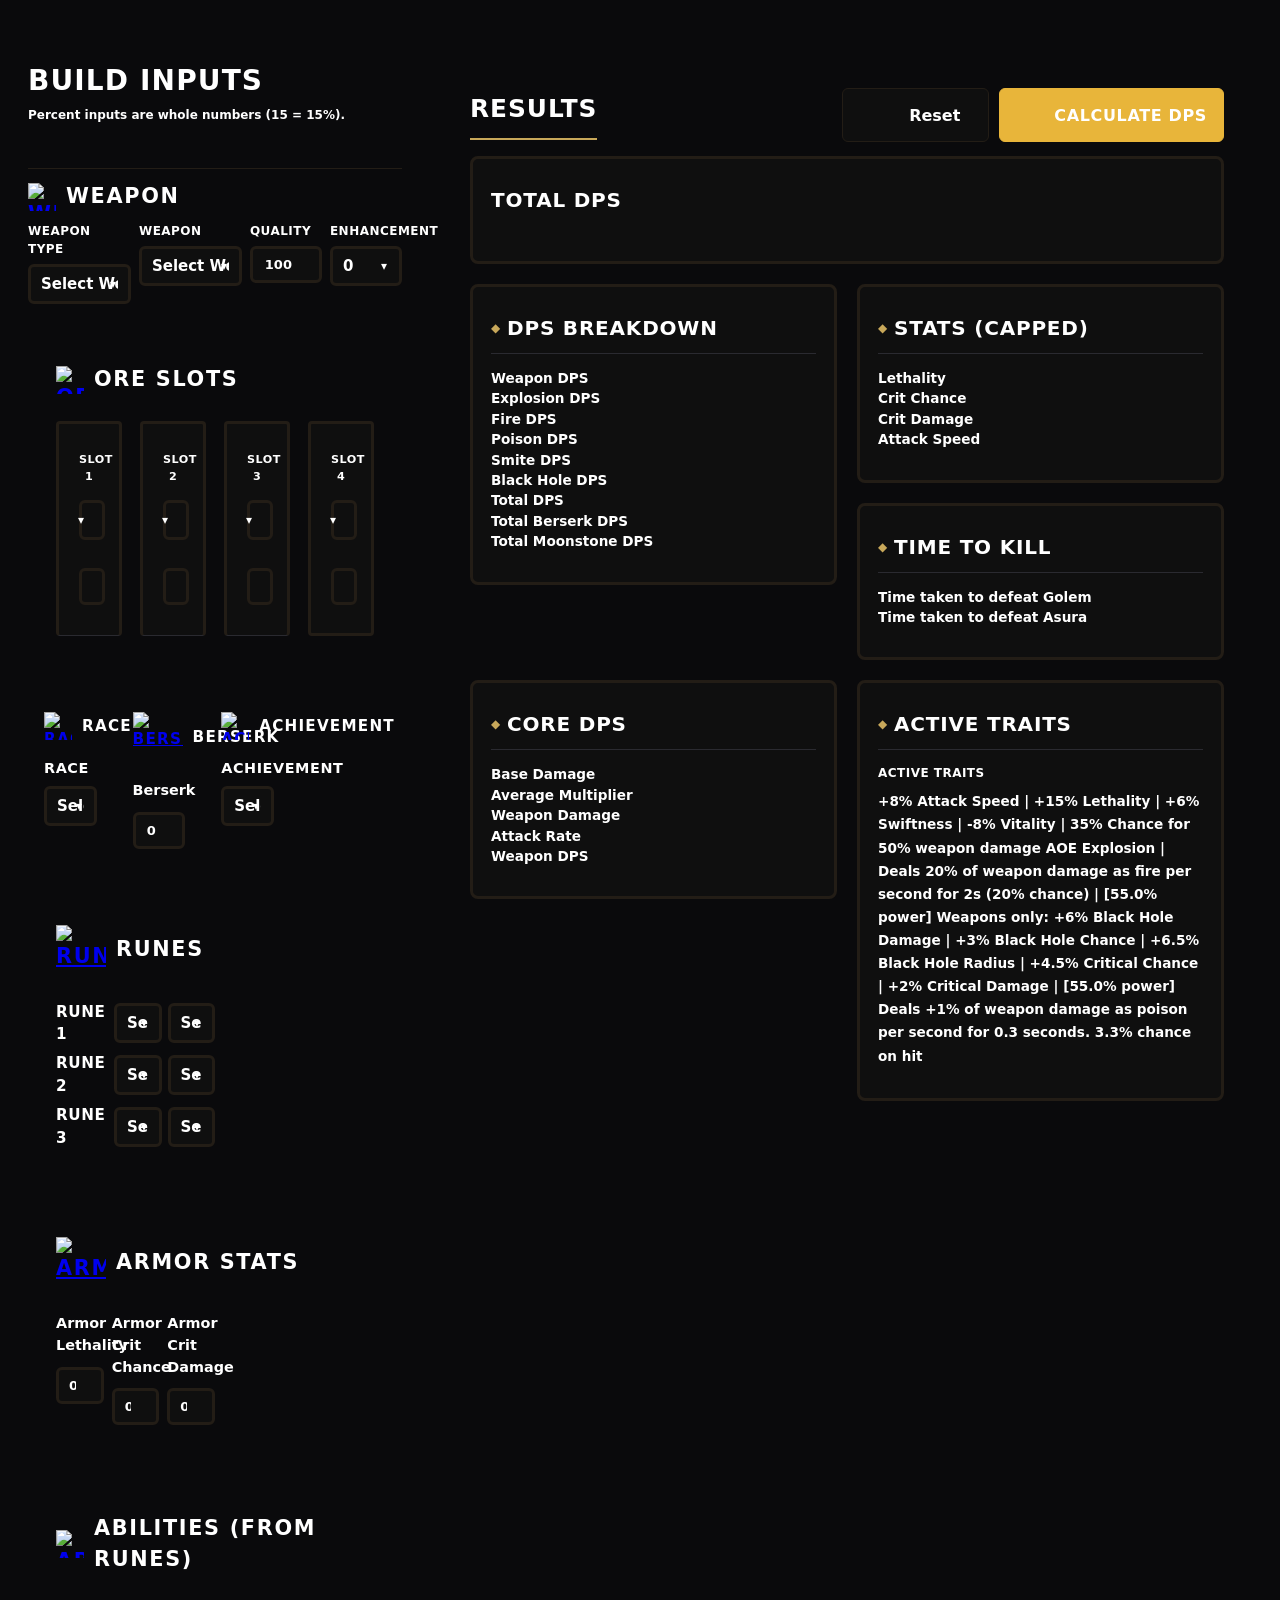
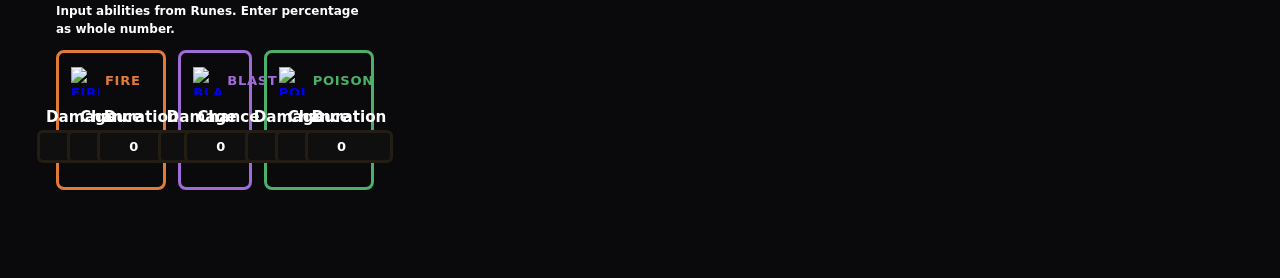
==== Web/mediawiki/preview.html @ 066b68db "Increase berserk/rune/armor icon size to 50px (~30% larger)" ====
<!DOCTYPE html>
<html lang="en">
<head>
<meta charset="utf-8">
<meta name="viewport" content="width=device-width, initial-scale=1">
<title>Forge Calculator — Dark Theme Preview</title>
<style>
/* Forge Calculator — scoped under .fc-calculator, TemplateStyles-safe
 *
 * === DESIGN ===
 * Sections sit on dark panels without border outlines. Only the four
 * ore slots carry the brown/gold (#c8a85a) border accent, matching the
 * reference image. Small gold accent lines remain on section titles
 * and validation warnings for cohesion.
 *
 * Values are inlined literals — the TemplateStyles sanitizer strips
 * CSS custom properties (--fc-*) and var(). Do not reintroduce them.
 */

/* ── Reset ─────────────────────────────────────────────────────────── */

.fc-calculator,
.fc-calculator *,
.fc-calculator *::before,
.fc-calculator *::after {
  box-sizing: border-box;
  margin: 0;
  padding: 0;
}

.fc-calculator {
  font-family: 'Segoe UI', system-ui, -apple-system, sans-serif;
  font-size: 14px;
  font-weight: 600;
  line-height: 1.5;
  color: #ffffff;
  background: #0a0a0c;
  width: 100vw;
  max-width: 1960px;
  position: relative;
  left: 50%;
  transform: translateX(-50%);
  padding: 28px;
}

/* Inputs and dropdown text read heavier so the UI isn't thin */
.fc-calculator input,
.fc-calculator .fc-searchable-input,
.fc-calculator .fc-stat-input-input,
.fc-calculator .fc-ability-input,
.fc-calculator .fc-ore-slot-amount {
  font-weight: 600;
}

.fc-calculator ::selection {
  background: #c8a85a;
  color: #ffffff;
}

.fc-calculator :focus {
  outline: 2px solid #c8a85a;
  outline-offset: 1px;
}

/* ── Page layout ──────────────────────────────────────────────────── */

.fc-body {
  display: grid;
  grid-template-columns: 1fr 810px;
  gap: 40px;
  align-content: start;
}

.fc-left {
  display: flex;
  flex-direction: column;
  gap: 32px;
  min-width: 0;
}

.fc-right {
  min-width: 0;
}

/* ── Input panel ──────────────────────────────────────────────────── */

.fc-input-panel {
  display: flex;
  flex-direction: column;
  gap: 32px;
}

.fc-panel-header { margin-bottom: 12px; }
.fc-panel-title {
  color: #ffffff;
  font-size: 1.75rem;
  font-weight: 800;
  text-transform: uppercase;
  letter-spacing: 0.04em;
  margin-bottom: 4px;
}
.fc-panel-subtext {
  color: #ffffff;
  font-size: 0.75rem;
}

/* ── Section card (dark fill, no border) ──────────────────────────── */

.fc-input-section {
  border-radius: 8px;
  padding: 28px;
}

/* Flat variant — no card bg, thin top separator, gold icon+title */
.fc-input-section--flat {
  background: transparent;
  border-radius: 0;
  padding: 0;
}
.fc-input-section--flat .fc-input-section-title {
  color: #ffffff;
  border-bottom: none;
  border-top: 1px solid #231D16;
  padding-top: 12px;
  padding-bottom: 0;
  margin-bottom: 10px;
}
.fc-input-section--flat .fc-section-icon {
  color: #c8a85a;
}
.fc-input-section--flat .fc-searchable-input {
  border-color: #231D16;
}
.fc-input-section--flat .fc-searchable-input:hover,
.fc-input-section--flat .fc-searchable-input:focus {
  border-color: #c8a85a;
}
.fc-input-section--flat input[type="number"] {
  border-color: #231D16;
}
.fc-input-section--flat input[type="number"]:hover,
.fc-input-section--flat input[type="number"]:focus {
  border-color: #c8a85a;
}

.fc-input-section-title {
  color: #ffffff;
  font-size: 1.3rem;
  font-weight: 800;
  text-transform: uppercase;
  letter-spacing: 0.08em;
  display: flex;
  align-items: center;
  gap: 10px;
  margin-bottom: 14px;
  padding-bottom: 12px;
}

/* ── Section icons (wiki PNGs) ─────────────────────────────────── */

.fc-section-icon {
  display: inline-flex;
  align-items: center;
  flex-shrink: 0;
  width: 28px;
  height: 28px;
}
/* Icons are rendered via [[File:...]] wikitext, so the parser wraps the img in
   an <a> linking to the file page — pin that link to the icon box too. */
.fc-section-icon a {
  display: block;
  width: 100%;
  height: 100%;
}
.fc-section-icon img {
  width: 100%;
  height: 100%;
  display: block;
}

/* Larger icons for Berserk / Rune / Armor section headers */
.fc-section-icon--berserk,
.fc-section-icon--rune,
.fc-section-icon--armor {
  width: 50px;
  height: 50px;
}

/* ── Subtext ──────────────────────────────────────────────────────── */

.fc-input-section-subtext {
  color: #ffffff;
  font-size: 0.75rem;
  line-height: 1.5;
  margin-bottom: 12px;
}

/* ── Weapon selector (4-col grid) ─────────────────────────────────── */

.fc-weapon-selector {
  display: grid;
  grid-template-columns: 1fr 1fr 0.7fr 0.7fr;
  gap: 8px;
  max-width: 820px;
  margin: 0;
}

.fc-weapon-type-wrapper,
.fc-weapon-wrapper,
.fc-quality-wrapper,
.fc-enhancement-wrapper {
  display: flex;
  flex-direction: column;
  gap: 6px;
  min-width: 0;
}
.fc-weapon-type-wrapper label,
.fc-weapon-wrapper label,
.fc-quality-wrapper label,
.fc-enhancement-wrapper label {
  color: #ffffff;
  font-size: 0.75rem;
  font-weight: 600;
  text-transform: uppercase;
  letter-spacing: 0.04em;
}

/* Constrain the two short numeric/level fields so they don't stretch full-width */
.fc-quality-wrapper .fc-quality-input {
  width: 100%;
}
.fc-enhancement-wrapper .fc-searchable-input {
  width: 100%;
}

/* ── Ore grid (4-col inner cards per Image 1) ─────────────────────── */

.fc-ore-grid {
  display: grid;
  grid-template-columns: repeat(4, minmax(0, 1fr));
  gap: 18px;
  max-width: 1020px;
  margin: 0;
}

.fc-ore-grid .fc-ore-slot {
  min-width: 0;
  background: #0F0F0F;
  border: 3px solid #231D16;
  border-radius: 4px;
  padding: 28px 20px;
  flex-direction: column;
  align-items: stretch;
  gap: 12px;
}

.fc-ore-grid .fc-ore-slot-label {
  min-width: auto;
  text-align: center;
  font-size: 0.7rem;
  margin-bottom: 2px;
}

.fc-ore-grid .fc-ore-slot-fields {
  flex-direction: column;
  align-items: stretch;
  gap: 14px;
  margin-bottom: 0;
  min-width: 0;
}

.fc-ore-grid .fc-ore-slot-mult {
  min-width: auto;
  text-align: center;
  font-size: 1rem;
  font-weight: 800;
  color: #ffffff;
}

.fc-ore-grid .fc-ore-slot-dropdown {
  width: 100%;
  min-width: 0;
}

.fc-ore-grid .fc-ore-slot-dropdown .fc-searchable-dropdown { min-width: 0; }

.fc-ore-grid .fc-ore-slot-dropdown .fc-searchable-input {
  border-color: #231D16;
}

.fc-ore-grid .fc-ore-slot-amount { width: 100%; border-color: #231D16; }

/* ── Meta row (race / berserk / achievement — 3 sibling cards) ────── */

.fc-meta-wrap {
  display: flex;
  flex-wrap: wrap;
  gap: 4px;
  max-width: 70%;
}

.fc-meta-wrap .fc-input-section {
  flex: 1 1 0;
  min-width: 0;
  padding: 16px;
}

.fc-meta-wrap .fc-input-section-title {
  font-size: 0.95rem;
  font-weight: 800;
  margin-bottom: 10px;
  padding-bottom: 8px;
}

/* ── Race wrapper ─────────────────────────────────────────────────── */

.fc-race-wrapper {
  display: flex;
  flex-direction: column;
  gap: 6px;
}
.fc-race-wrapper label {
  color: #ffffff;
  font-size: 0.9rem;
  font-weight: 600;
  text-transform: uppercase;
  letter-spacing: 0.04em;
}

/* ── Achievement wrapper ──────────────────────────────────────────── */

.fc-achievement-wrapper {
  display: flex;
  flex-direction: column;
  gap: 6px;
}
.fc-achievement-wrapper label {
  color: #ffffff;
  font-size: 0.9rem;
  font-weight: 600;
  text-transform: uppercase;
  letter-spacing: 0.04em;
}

/* ── Searchable dropdown ──────────────────────────────────────────── */

.fc-searchable-dropdown {
  position: relative;
  width: 100%;
  min-width: 0;
}

.fc-searchable-input {
  width: 100%;
  min-width: 0;
  padding: 8px 10px;
  font-size: 15px;
  font-family: 'Segoe UI', system-ui, -apple-system, sans-serif;
  color: #ffffff;
  background: #0F0F0F;
  border: 3px solid #231D16;
  border-radius: 6px;
  transition: border-color 0.15s ease, box-shadow 0.15s ease;
  outline: none;
}

.fc-searchable-input:hover {
  border-color: #ffffff;
}

.fc-searchable-input:focus {
  border-color: #ffffff;
  box-shadow: 0 0 0 2px rgba(200, 168, 90, 0.15);
}

.fc-searchable-input[aria-expanded="true"] {
  border-color: #ffffff;
  border-bottom-left-radius: 0;
  border-bottom-right-radius: 0;
}

.fc-searchable-arrow {
  display: inline-flex;
  align-items: center;
  justify-content: center;
  width: 28px;
  height: 28px;
  background: transparent;
  border: none;
  border-radius: 6px;
  cursor: pointer;
  color: #ffffff;
  font-size: 12px;
  transition: background 0.15s ease, color 0.15s ease;
  position: absolute;
  right: 4px;
  top: 50%;
  transform: translateY(-50%);
}
.fc-searchable-arrow:hover { color: #ffffff; }

.fc-searchable-input[aria-expanded="true"] + .fc-searchable-arrow {
  color: #ffffff;
}

.fc-searchable-list {
  position: absolute;
  top: 100%;
  left: 0;
  right: 0;
  max-height: 240px;
  overflow-y: auto;
  background: #141418;
  border: 1px solid #c8a85a;
  border-top: none;
  border-radius: 0 0 6px 6px;
  box-shadow: 0 8px 32px rgba(0, 0, 0, 0.5);
  z-index: 100;
  list-style: none;
}

.fc-hidden { display: none !important; }

.fc-searchable-item {
  padding: 8px 10px;
  font-size: 13px;
  font-weight: 600;
  color: #ffffff;
  cursor: pointer;
  transition: background 0.15s ease;
}
.fc-searchable-item:hover,
.fc-searchable-item--highlighted,
.fc-searchable-item[aria-selected="true"] {
  background: #222228;
}
.fc-searchable-item[aria-selected="true"] { font-weight: 500; }

.fc-searchable-no-results {
  padding: 12px;
  text-align: center;
  color: #ffffff;
  font-size: 12px;
}

/* ── Number inputs ────────────────────────────────────────────────── */

.fc-stat-input-input,
.fc-quality-input,
.fc-ore-slot-amount {
  width: 100%;
  min-width: 0;
  padding: 8px 10px;
  font-size: 13px;
  font-family: 'JetBrains Mono', 'Fira Code', Consolas, monospace;
  color: #ffffff;
  background: #0F0F0F;
  border: 3px solid #231D16;
  border-radius: 6px;
  transition: border-color 0.15s ease, box-shadow 0.15s ease;
}

/* Abilities section keeps the dark neutral border (excluded from the #231D16 restyle) */
.fc-ability-input {
  width: 100%;
  min-width: 0;
  padding: 8px 10px;
  font-size: 13px;
  font-family: 'JetBrains Mono', 'Fira Code', Consolas, monospace;
  color: #ffffff;
  background: #1a1a1e;
  border: 1px solid #2a2a30;
  border-radius: 6px;
  transition: border-color 0.15s ease, box-shadow 0.15s ease;
}

.fc-stat-input-input:focus,
.fc-ability-input:focus,
.fc-quality-input:focus,
.fc-ore-slot-amount:focus {
  border-color: #ffffff;
  box-shadow: 0 0 0 2px rgba(200, 168, 90, 0.15);
  outline: none;
}

.fc-stat-input-input::placeholder,
.fc-ability-input::placeholder,
.fc-ore-slot-amount::placeholder {
  color: #ffffff;
  opacity: 0.6;
}

/* ── Input rows & labels ──────────────────────────────────────────── */

.fc-stat-input-row,
.fc-ability-row,
.fc-ore-slot-fields {
  display: flex;
  align-items: flex-end;
  gap: 12px;
  margin-bottom: 10px;
}

.fc-stat-input-row:last-child,
.fc-ability-row:last-child {
  margin-bottom: 0;
}

.fc-stat-input-label,
.fc-ability-label {
  min-width: 104px;
  flex-shrink: 0;
  color: #ffffff;
  font-size: 0.8rem;
}

.fc-stat-input-field,
.fc-ability-field {
  flex: 1;
  min-width: 0;
}

/* ── Ore slot (standalone, outside grid — list layout) ─────────────── */

.fc-ore-slot {
  display: flex;
  align-items: flex-end;
  gap: 12px;
  padding: 8px 0;
}

.fc-ore-slot:not(:last-child) {
  border-bottom: 1px solid #2a2a30;
}

.fc-ore-slot-label {
  min-width: 48px;
  flex-shrink: 0;
  margin-bottom: 4px;
  color: #ffffff;
  font-size: 0.75rem;
  text-transform: uppercase;
  letter-spacing: 0.04em;
}

.fc-ore-slot-dropdown {
  flex: 1;
  min-width: 0;
}

.fc-ore-slot-amount {
  width: 70px;
  flex-shrink: 0;
}

.fc-ore-slot-mult {
  min-width: 48px;
  flex-shrink: 0;
  font-family: 'JetBrains Mono', 'Fira Code', Consolas, monospace;
  font-size: 12px;
  color: #ffffff;
  text-align: center;
  white-space: nowrap;
}

/* ── Rune selector ────────────────────────────────────────────────── */

.fc-rune-selector {
  display: flex;
  flex-direction: column;
  gap: 6px;
  max-width: 50%;
}

.fc-rune-line {
  display: flex;
  align-items: center;
  gap: 6px;
}

.fc-rune-line-label {
  flex-shrink: 0;
  width: 52px;
  font-size: 0.95rem;
  font-weight: 700;
  color: #ffffff;
  text-transform: uppercase;
  letter-spacing: 0.04em;
}

.fc-rune-slot { flex: 1; min-width: 0; }

/* Each rune dropdown box takes half its slot width */
.fc-rune-slot .fc-searchable-input {
  width: 100%;
}

/* ── Armor stats (3-col grid) ─────────────────────────────────────── */

.fc-stat-input {
  display: grid;
  grid-template-columns: repeat(3, minmax(0, 1fr));
  gap: 8px;
  max-width: 50%;
}

.fc-stat-input-row {
  flex-direction: column;
  align-items: stretch;
  gap: 8px;
  margin-bottom: 0;
}

.fc-stat-input-label {
  min-width: auto;
  margin-bottom: 2px;
  color: #ffffff;
  font-size: 0.9rem;
  font-weight: 600;
}

.fc-stat-input-field { width: 100%; }

/* Armor stat input boxes take half their column width */
.fc-stat-input .fc-stat-input-field { width: 100%; }

/* ── Ability grid (3 cards side by side) ──────────────────────────── */

.fc-ability-grid {
  display: grid;
  grid-template-columns: 3fr 2fr 3fr;
  gap: 12px;
  width: 100%;
}

.fc-ability-section {
  display: flex;
  flex-direction: row;
  flex-wrap: wrap;
  align-items: flex-start;
  min-width: 0;
  border: 3px solid #231D16;
  border-radius: 8px;
  padding: 14px 12px;
  gap: 10px;
}

.fc-ability-section-title {
  flex-basis: 100%;
  color: #ffffff;
  font-size: 0.82rem;
  font-weight: 700;
  text-transform: uppercase;
  letter-spacing: 0.05em;
  margin: 0;
  padding-bottom: 4px;
  display: flex;
  align-items: center;
  gap: 6px;
}

/* Per-type accent borders + title color matching the reference image */
.fc-ability-section--fire {
  border-color: #e07b3a;
}
.fc-ability-section--fire .fc-ability-section-title {
  color: #e07b3a;
}
.fc-ability-section--blast {
  border-color: #a06bd6;
}
.fc-ability-section--blast .fc-ability-section-title {
  color: #a06bd6;
}
.fc-ability-section--poison {
  border-color: #4caf6a;
}
.fc-ability-section--poison .fc-ability-section-title {
  color: #4caf6a;
}

.fc-ability-row {
  flex: 1;
  min-width: 0;
  display: flex;
  flex-direction: column;
  align-items: center;
  gap: 4px;
}

.fc-ability-label {
  color: #ffffff;
  font-size: 0.95rem;
  font-weight: 600;
  text-align: center;
  white-space: normal;
  line-height: 1.15;
}

.fc-ability-field {
  width: 88px;
  min-width: 0;
}

.fc-ore-slot-amount,
.fc-quality-input,
.fc-stat-input-input {
  width: 100%;
  padding: 8px 10px;
  font-size: 13px;
  font-family: 'Segoe UI', system-ui, -apple-system, sans-serif;
  color: #ffffff;
  background: #0F0F0F;
  border: 3px solid #231D16;
  border-radius: 6px;
  text-align: center;
  outline: none;
  transition: border-color 0.15s ease, box-shadow 0.15s ease;
}

/* Abilities inputs: dark fill inside the accent cards */
.fc-ability-input {
  width: 100%;
  box-sizing: border-box;
  padding: 6px 4px;
  font-size: 13px;
  font-family: 'Segoe UI', system-ui, -apple-system, sans-serif;
  color: #ffffff;
  background: #0F0F0F;
  border: 3px solid #231D16;
  border-radius: 6px;
  text-align: center;
  outline: none;
  transition: border-color 0.15s ease, box-shadow 0.15s ease;
}

.fc-ore-slot-amount:hover,
.fc-quality-input:hover,
.fc-stat-input-input:hover,
.fc-ability-input:hover {
  border-color: #ffffff;
}

.fc-ore-slot-amount:focus,
.fc-quality-input:focus,
.fc-stat-input-input:focus,
.fc-ability-input:focus {
  border-color: #ffffff;
  box-shadow: 0 0 0 2px rgba(200, 168, 90, 0.15);
}

/* ── Buttons ──────────────────────────────────────────────────────── */

.fc-btn {
  padding: 10px 16px;
  font-size: 13px;
  font-weight: 500;
  font-family: 'Segoe UI', system-ui, -apple-system, sans-serif;
  color: #ffffff;
  background: transparent;
  border: 1px solid #2a2a30;
  border-radius: 6px;
  cursor: pointer;
  transition: background 0.15s ease, border-color 0.15s ease;
}

.fc-btn:hover {
  border-color: #ffffff;
  color: #ffffff;
}

.fc-btn--primary {
  background: #c8a85a;
  border-color: #ffffff;
  color: #ffffff;
  font-weight: 700;
}
.fc-btn--primary:hover {
  background: #a08840;
}

/* Reset button — dark fill with the standard container border */
.fc-btn--reset {
  background: #0F0F0F;
  border: 1px solid #231D16;
  color: #ffffff;
  font-weight: 600;
  font-size: 16px;
  padding: 12px 28px;
  display: inline-flex;
  align-items: center;
  gap: 10px;
}
.fc-btn--reset:hover {
  border-color: #c8a85a;
  color: #ffffff;
}

/* Calculate DPS (toolbar) — yellow button, white text */
.fc-btn--calc {
  background: #e8b53a;
  border-color: #e8b53a;
  color: #ffffff;
  font-weight: 700;
  font-size: 16px;
  text-transform: uppercase;
  letter-spacing: 0.04em;
  display: inline-flex;
  align-items: center;
  gap: 10px;
}
.fc-btn--calc:hover {
  background: #d4a12c;
  border-color: #d4a12c;
}

/* Shared icon-in-button style (button icons sit in the same box as section icons) */
.fc-btn .fc-section-icon {
  width: 28px;
  height: 28px;
}

/* ── Results panel (single card, brown/gold border) ───────────────── */

.fc-results-panel {
  border-radius: 8px;
  padding: 28px;
}

.fc-results-head {
  display: flex;
  align-items: center;
  justify-content: space-between;
  gap: 10px;
  margin-bottom: 14px;
}
.fc-results-head .fc-results-title { margin-bottom: 0; }

.fc-results-title {
  font-size: 1.55rem;
  font-weight: 700;
  color: #ffffff;
  text-transform: uppercase;
  letter-spacing: 0.04em;
  margin-bottom: 14px;
  padding-bottom: 10px;
  border-bottom: 2px solid #c8a85a;
}

.fc-toolbar {
  display: flex;
  gap: 10px;
  flex-shrink: 0;
}

/* ── Results cards (2-col grid, each section its own card) ────────── */

.fc-results-cards {
  display: grid;
  grid-template-columns: 1fr 1fr;
  grid-template-areas:
    "total total"
    "dps   stats"
    "dps   ttk"
    "core  traits";
  align-items: start;
  gap: 20px;
}

/* Each result section gets its own bordered card (#0F0F0F fill, #231D16 edge) */
.fc-card {
  background: #0F0F0F;
  border: 3px solid #231D16;
  border-radius: 8px;
  padding: 16px 18px;
}

.fc-card--total {
  grid-area: total;
}
.fc-card--total .fc-card-head {
  border-bottom: none;
}
.fc-card--total .fc-card-body {
  padding: 0 18px 20px;
  text-align: left;
}
.fc-card--total .fc-stat-row {
  justify-content: flex-start;
}
.fc-card--total .fc-stat-label {
  display: none;
}
.fc-sv-dps-hero {
  font-size: 3.3rem;
  font-weight: 700;
  color: #ffffff;
  font-family: 'JetBrains Mono', 'Fira Code', Consolas, monospace;
}

.fc-card--dps    { grid-area: dps; }
.fc-card--stats  { grid-area: stats; }
.fc-card--core   { grid-area: core; }
.fc-card--ttk    { grid-area: ttk; }
.fc-card--traits { grid-area: traits; }

.fc-card-head {
  display: flex;
  align-items: center;
  gap: 6px;
  padding: 10px 0;
  border-bottom: 1px solid #2a2a30;
  font-weight: 600;
  font-size: 20px;
  color: #ffffff;
  text-transform: uppercase;
  letter-spacing: 0.04em;
}

.fc-card-icon {
  display: inline-block;
  color: #c8a85a;
  font-size: 0.75rem;
  line-height: 1;
  flex-shrink: 0;
}

.fc-card-title { flex: 0 0 auto; }

.fc-card-body { padding: 14px 0; }

.fc-stat-rows {
  display: flex;
  flex-direction: column;
  gap: 10px;
}

.fc-stat-row {
  display: flex;
  justify-content: space-between;
  align-items: baseline;
  gap: 14px;
  font-size: 0.85rem;
  line-height: 1.5;
}

.fc-stat-label {
  color: #ffffff;
  flex-shrink: 0;
}

.fc-stat-val {
  font-family: 'JetBrains Mono', 'Fira Code', Consolas, monospace;
  font-weight: 700;
  color: #ffffff;
  text-align: right;
  flex-shrink: 0;
  font-variant-numeric: tabular-nums;
}

.fc-stat-val.fc-bold {
  font-weight: 800;
  font-size: 0.9rem;
  color: #ffffff;
}

/* ── Stat value color accents ─────────────────────────────────────── */

.fc-stat-val.fc-sv-dmg  { color: #ffffff; }
.fc-stat-val.fc-sv-mult { color: #ffffff; }
.fc-stat-val.fc-sv-rate { color: #ffffff; }
.fc-stat-val.fc-sv-pct  { color: #ffffff; }
.fc-stat-val.fc-sv-time { color: #ffffff; }

/* ── Copyable values ──────────────────────────────────────────────── */

.fc-copyable {
  cursor: pointer;
  border-radius: 3px;
  transition: background 0.15s ease;
}
.fc-copyable:hover {
  background: #222228;
}

/* ── Active Traits block ──────────────────────────────────────────── */

.fc-traits-block { width: 100%; }

.fc-traits-label {
  font-size: 0.75rem;
  font-weight: 600;
  color: #ffffff;
  text-transform: uppercase;
  letter-spacing: 0.04em;
  margin-bottom: 8px;
}

.fc-traits-value {
  font-size: 0.85rem;
  line-height: 1.7;
  color: #ffffff;
  white-space: normal;
  overflow-wrap: anywhere;
  word-break: break-word;
}

/* ── Validation warnings ──────────────────────────────────────────── */

.fc-warnings {
  display: flex;
  flex-direction: column;
  gap: 6px;
  margin-bottom: 12px;
}

.fc-warning {
  font-size: 0.8rem;
  color: #ffffff;
  background: rgba(180, 120, 20, 0.12);
  border: 1px solid rgba(180, 120, 20, 0.3);
  border-left: 3px solid #c8a85a;
  border-radius: 6px;
  padding: 10px 14px;
}

/* ── Responsive ───────────────────────────────────────────────────── */

@media (max-width: 1024px) {
  .fc-body {
    grid-template-columns: 1fr;
  }
  .fc-results-panel {
    position: static;
    max-height: none;
  }
}

@media (max-width: 780px) {
  .fc-calculator { padding: 0 14px; }

  .fc-input-section { padding: 20px; }
  .fc-input-section-title { font-size: 0.8rem; margin-bottom: 10px; padding-bottom: 8px; }

  .fc-weapon-selector {
    grid-template-columns: 1fr 1fr;
  }

  .fc-ore-grid {
    grid-template-columns: 1fr 1fr;
  }

  .fc-meta-wrap {
    grid-template-columns: 1fr;
  }

  .fc-stat-input {
    grid-template-columns: 1fr;
  }

  .fc-ability-grid {
    grid-template-columns: 1fr;
  }
  .fc-ability-section {
    grid-template-columns: 1fr;
  }
  .fc-ability-section-title {
    grid-column: auto;
  }

  .fc-results-cards {
    grid-template-columns: 1fr;
  }
  .fc-card--total,
  .fc-card--traits {
    grid-column: auto;
  }

  .fc-stat-input-row {
    flex-direction: column;
    align-items: flex-start;
    gap: 6px;
  }
  .fc-stat-input-label { min-width: auto; margin-bottom: 2px; }
  .fc-stat-input-field { width: 100%; }

  .fc-ore-slot {
    flex-direction: column;
    align-items: stretch;
    gap: 6px;
  }
  .fc-ore-slot-label { min-width: auto; }
  .fc-ore-slot-dropdown { width: 100%; }
  .fc-ore-slot-amount { width: 100%; }
}

@media (max-width: 520px) {
  .fc-calculator { padding: 0 8px; }

  .fc-input-section { padding: 16px; }
  .fc-input-section-title { font-size: 0.75rem; margin-bottom: 8px; padding-bottom: 6px; }

  .fc-stat-input-input,
  .fc-ability-input,
  .fc-quality-input,
  .fc-ore-slot-amount,
  .fc-searchable-input {
    font-size: 12px;
    padding: 8px 10px;
  }

  .fc-results-panel { padding: 16px; }
  .fc-results-title { font-size: 0.9rem; }
  .fc-stat-row { font-size: 0.8rem; gap: 10px; }
  .fc-stat-val { font-size: 0.8rem; }
  .fc-stat-val.fc-bold { font-size: 0.85rem; }
  .fc-sv-dps-hero { font-size: 1.8rem; }
  .fc-traits-value { font-size: 0.8rem; }
  .fc-rune-line-label { width: 44px; font-size: 0.7rem; }
}

/* ── Landscape mobile ─────────────────────────────────────────────── */

@media (max-height: 500px) and (orientation: landscape) {
  .fc-results-panel {
    position: static;
    max-height: none;
  }
  .fc-input-section { padding: 14px; }
}

/* ── Print ────────────────────────────────────────────────────────── */

@media print {
  .fc-calculator {
    background: #fff;
    color: #fff;
    display: block;
    max-width: none;
    padding: 0;
  }
  .fc-body { display: block; }
  .fc-left,
  .fc-right { width: 100%; }
  .fc-input-section,
  .fc-results-panel {
    break-inside: avoid;
    box-shadow: none;
    border: 1px solid #999;
    background: #fff;
  }
  .fc-stat-label,
  .fc-stat-val,
  .fc-card-title,
  .fc-input-section-title {
    color: #fff;
  }
}

/* ── Reduced motion ───────────────────────────────────────────────── */

@media (prefers-reduced-motion: reduce) {
  .fc-calculator,
  .fc-calculator *,
  .fc-calculator *::before,
  .fc-calculator *::after {
    animation-duration: 0.01ms !important;
    animation-iteration-count: 1 !important;
    transition-duration: 0.01ms !important;
  }
}

/* ── High contrast ────────────────────────────────────────────────── */

@media (prefers-contrast: high) {
  .fc-calculator .fc-ore-grid .fc-ore-slot {
    border-color: #fff;
  }
}

</style>
</head>
<body style="background:#0a0a0c; padding:24px;">
<div class="fc-calculator"><div class="fc-body"><div class="fc-left"><div class="fc-input-panel"><div class="fc-panel-header"><h2 class="fc-panel-title">Build Inputs</h2><p class="fc-panel-subtext">Percent inputs are whole numbers (15 = 15%).</p></div><div class="fc-input-section fc-input-section--flat"><h3 class="fc-input-section-title"><span class="fc-section-icon fc-section-icon--weapon"><a href="/w/File:ForgeCalculator-weapon.png" title="File:ForgeCalculator-weapon.png"><img alt="Weapon" src="/w/Special:FilePath/ForgeCalculator-weapon.png" decoding="async" width="20" height="20"></a></span>Weapon</h3><div class="fc-weapon-selector"><div class="fc-weapon-type-wrapper"><label for="weapon-type">Weapon Type</label><div class="fc-searchable-dropdown"><input id="weapon-type-input" class="fc-searchable-input" type="text" placeholder="Select Weapon Type" value="Select Weapon Type" aria-autocomplete="list" aria-controls="weapon-type-list" aria-expanded="false" aria-haspopup="listbox" autocomplete="off" spellcheck="false"><button class="fc-searchable-arrow" type="button" aria-label="Toggle dropdown" tabindex="-1">▾</button><div id="weapon-type-list" class="fc-searchable-list fc-hidden" role="listbox" aria-label="Select Weapon Type"></div></div></div><div class="fc-weapon-wrapper"><label for="weapon-name">Weapon</label><div class="fc-searchable-dropdown"><input id="weapon-name-input" class="fc-searchable-input" type="text" placeholder="Select Weapon" value="Select Weapon" aria-autocomplete="list" aria-controls="weapon-name-list" aria-expanded="false" aria-haspopup="listbox" autocomplete="off" spellcheck="false"><button class="fc-searchable-arrow" type="button" aria-label="Toggle dropdown" tabindex="-1">▾</button><div id="weapon-name-list" class="fc-searchable-list fc-hidden" role="listbox" aria-label="Select Weapon"></div></div></div><div class="fc-quality-wrapper"><label for="quality">Quality</label><input id="quality" class="fc-quality-input" type="number" value="100" min="0" max="100" step="5" inputmode="decimal"></div><div class="fc-enhancement-wrapper"><label for="enhancement">Enhancement</label><div class="fc-searchable-dropdown"><input id="enhancement-input" class="fc-searchable-input" type="text" placeholder="Select Enhancement" value="0" aria-autocomplete="list" aria-controls="enhancement-list" aria-expanded="false" aria-haspopup="listbox" autocomplete="off" spellcheck="false"><button class="fc-searchable-arrow" type="button" aria-label="Toggle dropdown" tabindex="-1">▾</button><div id="enhancement-list" class="fc-searchable-list fc-hidden" role="listbox" aria-label="Select Enhancement"></div></div></div></div></div><div class="fc-input-section"><h3 class="fc-input-section-title"><span class="fc-section-icon fc-section-icon--ore"><a href="/w/File:ForgeCalculator-ore.png" title="File:ForgeCalculator-ore.png"><img alt="Ore Slots" src="/w/Special:FilePath/ForgeCalculator-ore.png" decoding="async" width="20" height="20"></a></span>Ore Slots</h3><div class="fc-ore-grid"><div id="ore-slot-0" class="fc-ore-slot"><label class="fc-ore-slot-label" for="ore-slot-0-ore">Slot 1</label><div class="fc-ore-slot-fields"><div class="fc-ore-slot-dropdown"><div class="fc-searchable-dropdown"><input id="ore-slot-0-ore-input" class="fc-searchable-input" type="text" placeholder="Select Ores" value="Select Ores" aria-autocomplete="list" aria-controls="ore-slot-0-ore-list" aria-expanded="false" aria-haspopup="listbox" autocomplete="off" spellcheck="false"><button class="fc-searchable-arrow" type="button" aria-label="Toggle dropdown" tabindex="-1">▾</button><div id="ore-slot-0-ore-list" class="fc-searchable-list fc-hidden" role="listbox" aria-label="Select Ores"></div></div></div><span class="fc-ore-slot-mult"></span><input id="ore-slot-0-amount" class="fc-ore-slot-amount" type="number" value="0" min="0" step="1" placeholder="0" inputmode="decimal"></div></div><div id="ore-slot-1" class="fc-ore-slot"><label class="fc-ore-slot-label" for="ore-slot-1-ore">Slot 2</label><div class="fc-ore-slot-fields"><div class="fc-ore-slot-dropdown"><div class="fc-searchable-dropdown"><input id="ore-slot-1-ore-input" class="fc-searchable-input" type="text" placeholder="Select Ores" value="Select Ores" aria-autocomplete="list" aria-controls="ore-slot-1-ore-list" aria-expanded="false" aria-haspopup="listbox" autocomplete="off" spellcheck="false"><button class="fc-searchable-arrow" type="button" aria-label="Toggle dropdown" tabindex="-1">▾</button><div id="ore-slot-1-ore-list" class="fc-searchable-list fc-hidden" role="listbox" aria-label="Select Ores"></div></div></div><span class="fc-ore-slot-mult"></span><input id="ore-slot-1-amount" class="fc-ore-slot-amount" type="number" value="0" min="0" step="1" placeholder="0" inputmode="decimal"></div></div><div id="ore-slot-2" class="fc-ore-slot"><label class="fc-ore-slot-label" for="ore-slot-2-ore">Slot 3</label><div class="fc-ore-slot-fields"><div class="fc-ore-slot-dropdown"><div class="fc-searchable-dropdown"><input id="ore-slot-2-ore-input" class="fc-searchable-input" type="text" placeholder="Select Ores" value="Select Ores" aria-autocomplete="list" aria-controls="ore-slot-2-ore-list" aria-expanded="false" aria-haspopup="listbox" autocomplete="off" spellcheck="false"><button class="fc-searchable-arrow" type="button" aria-label="Toggle dropdown" tabindex="-1">▾</button><div id="ore-slot-2-ore-list" class="fc-searchable-list fc-hidden" role="listbox" aria-label="Select Ores"></div></div></div><span class="fc-ore-slot-mult"></span><input id="ore-slot-2-amount" class="fc-ore-slot-amount" type="number" value="0" min="0" step="1" placeholder="0" inputmode="decimal"></div></div><div id="ore-slot-3" class="fc-ore-slot"><label class="fc-ore-slot-label" for="ore-slot-3-ore">Slot 4</label><div class="fc-ore-slot-fields"><div class="fc-ore-slot-dropdown"><div class="fc-searchable-dropdown"><input id="ore-slot-3-ore-input" class="fc-searchable-input" type="text" placeholder="Select Ores" value="Select Ores" aria-autocomplete="list" aria-controls="ore-slot-3-ore-list" aria-expanded="false" aria-haspopup="listbox" autocomplete="off" spellcheck="false"><button class="fc-searchable-arrow" type="button" aria-label="Toggle dropdown" tabindex="-1">▾</button><div id="ore-slot-3-ore-list" class="fc-searchable-list fc-hidden" role="listbox" aria-label="Select Ores"></div></div></div><span class="fc-ore-slot-mult"></span><input id="ore-slot-3-amount" class="fc-ore-slot-amount" type="number" value="0" min="0" step="1" placeholder="0" inputmode="decimal"></div></div></div></div><div class="fc-meta-wrap"><div class="fc-input-section"><h3 class="fc-input-section-title"><span class="fc-section-icon fc-section-icon--race"><a href="/w/File:ForgeCalculator-race.png" title="File:ForgeCalculator-race.png"><img alt="Race" src="/w/Special:FilePath/ForgeCalculator-race.png" decoding="async" width="20" height="20"></a></span>Race</h3><div class="fc-race-wrapper"><label for="race-select">Race</label><div class="fc-searchable-dropdown"><input id="race-select-input" class="fc-searchable-input" type="text" placeholder="Select Race" value="Select Race" aria-autocomplete="list" aria-controls="race-select-list" aria-expanded="false" aria-haspopup="listbox" autocomplete="off" spellcheck="false"><button class="fc-searchable-arrow" type="button" aria-label="Toggle dropdown" tabindex="-1">▾</button><div id="race-select-list" class="fc-searchable-list fc-hidden" role="listbox" aria-label="Select Race"></div></div></div></div><div class="fc-input-section"><h3 class="fc-input-section-title"><span class="fc-section-icon fc-section-icon--berserk"><a href="/w/File:ForgeCalculator-berserk.png" title="File:ForgeCalculator-berserk.png"><img alt="Berserk" src="/w/Special:FilePath/ForgeCalculator-berserk.png" decoding="async" width="20" height="20"></a></span>Berserk</h3><div class="fc-stat-input-row"><label class="fc-stat-input-label" for="berserk">Berserk</label><div class="fc-stat-input-field"><input id="berserk" class="fc-stat-input-input" type="number" value="0" min="0" max="150" step="1" placeholder="0" inputmode="numeric"></div></div></div><div class="fc-input-section"><h3 class="fc-input-section-title"><span class="fc-section-icon fc-section-icon--achievement"><a href="/w/File:ForgeCalculator-achievement.png" title="File:ForgeCalculator-achievement.png"><img alt="Achievement" src="/w/Special:FilePath/ForgeCalculator-achievement.png" decoding="async" width="20" height="20"></a></span>Achievement</h3><div class="fc-achievement-wrapper"><label for="achievement-select">Achievement</label><div class="fc-searchable-dropdown"><input id="achievement-select-input" class="fc-searchable-input" type="text" placeholder="Select Achievement" value="Select Achievement" aria-autocomplete="list" aria-controls="achievement-select-list" aria-expanded="false" aria-haspopup="listbox" autocomplete="off" spellcheck="false"><button class="fc-searchable-arrow" type="button" aria-label="Toggle dropdown" tabindex="-1">▾</button><div id="achievement-select-list" class="fc-searchable-list fc-hidden" role="listbox" aria-label="Select Achievement"></div></div></div></div></div><div class="fc-input-section"><h3 class="fc-input-section-title"><span class="fc-section-icon fc-section-icon--rune"><a href="/w/File:ForgeCalculator-rune.png" title="File:ForgeCalculator-rune.png"><img alt="Runes" src="/w/Special:FilePath/ForgeCalculator-rune.png" decoding="async" width="20" height="20"></a></span>Runes</h3><div class="fc-rune-selector"><div class="fc-rune-line"><span class="fc-rune-line-label">Rune 1</span><div class="fc-rune-slot"><div class="fc-searchable-dropdown"><input id="rune-slot-0-input" class="fc-searchable-input" type="text" placeholder="Select Rune" value="Select Rune" aria-autocomplete="list" aria-controls="rune-slot-0-list" aria-expanded="false" aria-haspopup="listbox" autocomplete="off" spellcheck="false"><button class="fc-searchable-arrow" type="button" aria-label="Toggle dropdown" tabindex="-1">▾</button><div id="rune-slot-0-list" class="fc-searchable-list fc-hidden" role="listbox" aria-label="Select Rune"></div></div></div><div class="fc-rune-slot"><div class="fc-searchable-dropdown"><input id="rune-slot-1-input" class="fc-searchable-input" type="text" placeholder="Select Rune" value="Select Rune" aria-autocomplete="list" aria-controls="rune-slot-1-list" aria-expanded="false" aria-haspopup="listbox" autocomplete="off" spellcheck="false"><button class="fc-searchable-arrow" type="button" aria-label="Toggle dropdown" tabindex="-1">▾</button><div id="rune-slot-1-list" class="fc-searchable-list fc-hidden" role="listbox" aria-label="Select Rune"></div></div></div></div><div class="fc-rune-line"><span class="fc-rune-line-label">Rune 2</span><div class="fc-rune-slot"><div class="fc-searchable-dropdown"><input id="rune-slot-2-input" class="fc-searchable-input" type="text" placeholder="Select Rune" value="Select Rune" aria-autocomplete="list" aria-controls="rune-slot-2-list" aria-expanded="false" aria-haspopup="listbox" autocomplete="off" spellcheck="false"><button class="fc-searchable-arrow" type="button" aria-label="Toggle dropdown" tabindex="-1">▾</button><div id="rune-slot-2-list" class="fc-searchable-list fc-hidden" role="listbox" aria-label="Select Rune"></div></div></div><div class="fc-rune-slot"><div class="fc-searchable-dropdown"><input id="rune-slot-3-input" class="fc-searchable-input" type="text" placeholder="Select Rune" value="Select Rune" aria-autocomplete="list" aria-controls="rune-slot-3-list" aria-expanded="false" aria-haspopup="listbox" autocomplete="off" spellcheck="false"><button class="fc-searchable-arrow" type="button" aria-label="Toggle dropdown" tabindex="-1">▾</button><div id="rune-slot-3-list" class="fc-searchable-list fc-hidden" role="listbox" aria-label="Select Rune"></div></div></div></div><div class="fc-rune-line"><span class="fc-rune-line-label">Rune 3</span><div class="fc-rune-slot"><div class="fc-searchable-dropdown"><input id="rune-slot-4-input" class="fc-searchable-input" type="text" placeholder="Select Rune" value="Select Rune" aria-autocomplete="list" aria-controls="rune-slot-4-list" aria-expanded="false" aria-haspopup="listbox" autocomplete="off" spellcheck="false"><button class="fc-searchable-arrow" type="button" aria-label="Toggle dropdown" tabindex="-1">▾</button><div id="rune-slot-4-list" class="fc-searchable-list fc-hidden" role="listbox" aria-label="Select Rune"></div></div></div><div class="fc-rune-slot"><div class="fc-searchable-dropdown"><input id="rune-slot-5-input" class="fc-searchable-input" type="text" placeholder="Select Rune" value="Select Rune" aria-autocomplete="list" aria-controls="rune-slot-5-list" aria-expanded="false" aria-haspopup="listbox" autocomplete="off" spellcheck="false"><button class="fc-searchable-arrow" type="button" aria-label="Toggle dropdown" tabindex="-1">▾</button><div id="rune-slot-5-list" class="fc-searchable-list fc-hidden" role="listbox" aria-label="Select Rune"></div></div></div></div></div></div><div class="fc-input-section"><h3 class="fc-input-section-title"><span class="fc-section-icon fc-section-icon--armor"><a href="/w/File:ForgeCalculator-armor.png" title="File:ForgeCalculator-armor.png"><img alt="Armor Stats" src="/w/Special:FilePath/ForgeCalculator-armor.png" decoding="async" width="20" height="20"></a></span>Armor Stats</h3><div class="fc-stat-input"><div class="fc-stat-input-row"><label class="fc-stat-input-label" for="armorLethality">Armor Lethality</label><div class="fc-stat-input-field"><input id="armorLethality" class="fc-stat-input-input" type="number" value="0" min="0" max="150" step="1" placeholder="0" inputmode="numeric"></div></div><div class="fc-stat-input-row"><label class="fc-stat-input-label" for="armorCritChance">Armor Crit Chance</label><div class="fc-stat-input-field"><input id="armorCritChance" class="fc-stat-input-input" type="number" value="0" min="0" max="100" step="1" placeholder="0" inputmode="numeric"></div></div><div class="fc-stat-input-row"><label class="fc-stat-input-label" for="armorCritDmg">Armor Crit Damage</label><div class="fc-stat-input-field"><input id="armorCritDmg" class="fc-stat-input-input" type="number" value="0" min="0" max="100" step="1" placeholder="0" inputmode="numeric"></div></div></div></div><div class="fc-input-section"><h3 class="fc-input-section-title"><span class="fc-section-icon fc-section-icon--ability"><a href="/w/File:ForgeCalculator-ability.png" title="File:ForgeCalculator-ability.png"><img alt="Abilities (From Runes)" src="/w/Special:FilePath/ForgeCalculator-ability.png" decoding="async" width="20" height="20"></a></span>Abilities (From Runes)</h3><p class="fc-input-section-subtext">Input abilities from Runes. Enter percentage as whole number.</p><div class="fc-ability-grid"><div class="fc-ability-section fc-ability-section--fire"><h4 class="fc-ability-section-title"><span class="fc-section-icon fc-section-icon--fire"><a href="/w/File:ForgeCalculator-fire.png" title="File:ForgeCalculator-fire.png"><img alt="Fire" src="/w/Special:FilePath/ForgeCalculator-fire.png" decoding="async" width="20" height="20"></a></span>Fire</h4><div class="fc-ability-row"><label class="fc-ability-label" for="fireDmg">Damage</label><div class="fc-ability-field"><input id="fireDmg" class="fc-ability-input" type="number" value="0" min="1" max="22" step="1" placeholder="1-22%" title="Damage (from runes). Range: 1-22%. 0 = no ability." inputmode="decimal"></div></div><div class="fc-ability-row"><label class="fc-ability-label" for="fireChance">Chance</label><div class="fc-ability-field"><input id="fireChance" class="fc-ability-input" type="number" value="0" min="1" max="50" step="1" placeholder="1-50%" title="Chance (from runes). Range: 1-50%. 0 = no ability." inputmode="decimal"></div></div><div class="fc-ability-row"><label class="fc-ability-label" for="fireTime">Duration</label><div class="fc-ability-field"><input id="fireTime" class="fc-ability-input" type="number" value="0" min="1" max="3" step="1" placeholder="1-3s" title="Duration (from runes). Range: 1-3s. 0 = no ability." inputmode="decimal"></div></div></div><div class="fc-ability-section fc-ability-section--blast"><h4 class="fc-ability-section-title"><span class="fc-section-icon fc-section-icon--blast"><a href="/w/File:ForgeCalculator-blast.png" title="File:ForgeCalculator-blast.png"><img alt="Blast" src="/w/Special:FilePath/ForgeCalculator-blast.png" decoding="async" width="20" height="20"></a></span>Blast</h4><div class="fc-ability-row"><label class="fc-ability-label" for="blastDmg">Damage</label><div class="fc-ability-field"><input id="blastDmg" class="fc-ability-input" type="number" value="0" min="1" max="40" step="1" placeholder="1-40%" title="Damage (from runes). Range: 1-40%. 0 = no ability." inputmode="decimal"></div></div><div class="fc-ability-row"><label class="fc-ability-label" for="blastChance">Chance</label><div class="fc-ability-field"><input id="blastChance" class="fc-ability-input" type="number" value="0" min="1" max="20" step="1" placeholder="1-20%" title="Chance (from runes). Range: 1-20%. 0 = no ability." inputmode="decimal"></div></div></div><div class="fc-ability-section fc-ability-section--poison"><h4 class="fc-ability-section-title"><span class="fc-section-icon fc-section-icon--poison"><a href="/w/File:ForgeCalculator-poison.png" title="File:ForgeCalculator-poison.png"><img alt="Poison" src="/w/Special:FilePath/ForgeCalculator-poison.png" decoding="async" width="20" height="20"></a></span>Poison</h4><div class="fc-ability-row"><label class="fc-ability-label" for="poisonDmg">Damage</label><div class="fc-ability-field"><input id="poisonDmg" class="fc-ability-input" type="number" value="0" min="1" max="7" step="1" placeholder="1-7%" title="Damage (from runes). Range: 1-7%. 0 = no ability." inputmode="decimal"></div></div><div class="fc-ability-row"><label class="fc-ability-label" for="poisonChance">Chance</label><div class="fc-ability-field"><input id="poisonChance" class="fc-ability-input" type="number" value="0" min="1" max="35" step="1" placeholder="1-35%" title="Chance (from runes). Range: 1-35%. 0 = no ability." inputmode="decimal"></div></div><div class="fc-ability-row"><label class="fc-ability-label" for="poisonTime">Duration</label><div class="fc-ability-field"><input id="poisonTime" class="fc-ability-input" type="number" value="0" min="1" max="6" step="1" placeholder="1-6s" title="Duration (from runes). Range: 1-6s. 0 = no ability." inputmode="decimal"></div></div></div></div></div><div class="fc-warnings fc-hidden"></div></div></div><div class="fc-right"><div class="fc-results-panel"><div class="fc-results-head"><h2 class="fc-results-title">Results</h2><div class="fc-toolbar"><button class="fc-btn fc-btn--reset" type="button"><span class="fc-section-icon fc-section-icon--reset"></span>Reset</button><button class="fc-btn fc-btn--calc" type="button"><span class="fc-section-icon fc-section-icon--calc"></span>Calculate DPS</button></div></div><div class="fc-results-cards"><div class="fc-card fc-card--total"><div class="fc-card-head"><span class="fc-card-title">Total DPS</span></div><div class="fc-card-body"><div class="fc-stat-rows"><fragment><div class="fc-stat-row"><span class="fc-stat-label"></span><span class="fc-stat-val fc-sv-dps-hero fc-copyable" title="Click to copy"></span></div></fragment></div></div></div><div class="fc-card fc-card--dps"><div class="fc-card-head"><span class="fc-card-icon">◆</span><span class="fc-card-title">DPS Breakdown</span></div><div class="fc-card-body"><div class="fc-stat-rows"><fragment><div class="fc-stat-row"><span class="fc-stat-label">Weapon DPS</span><span class="fc-stat-val fc-sv-dmg fc-copyable" title="Click to copy"></span></div><div class="fc-stat-row"><span class="fc-stat-label">Explosion DPS</span><span class="fc-stat-val fc-sv-dmg fc-copyable" title="Click to copy"></span></div><div class="fc-stat-row"><span class="fc-stat-label">Fire DPS</span><span class="fc-stat-val fc-sv-dmg fc-copyable" title="Click to copy"></span></div><div class="fc-stat-row"><span class="fc-stat-label">Poison DPS</span><span class="fc-stat-val fc-sv-dmg fc-copyable" title="Click to copy"></span></div><div class="fc-stat-row"><span class="fc-stat-label">Smite DPS</span><span class="fc-stat-val fc-sv-dmg fc-copyable" title="Click to copy"></span></div><div class="fc-stat-row"><span class="fc-stat-label">Black Hole DPS</span><span class="fc-stat-val fc-sv-dmg fc-copyable" title="Click to copy"></span></div><div class="fc-stat-row"><span class="fc-stat-label">Total DPS</span><span class="fc-stat-val fc-sv-dmg fc-bold fc-copyable" title="Click to copy"></span></div><div class="fc-stat-row"><span class="fc-stat-label">Total Berserk DPS</span><span class="fc-stat-val fc-sv-dmg fc-copyable" title="Click to copy"></span></div><div class="fc-stat-row"><span class="fc-stat-label">Total Moonstone DPS</span><span class="fc-stat-val fc-sv-dmg fc-copyable" title="Click to copy"></span></div></fragment></div></div></div><div class="fc-card fc-card--stats"><div class="fc-card-head"><span class="fc-card-icon">◆</span><span class="fc-card-title">Stats (Capped)</span></div><div class="fc-card-body"><div class="fc-stat-rows"><fragment><div class="fc-stat-row"><span class="fc-stat-label">Lethality</span><span class="fc-stat-val fc-sv-pct fc-copyable" title="Click to copy"></span></div><div class="fc-stat-row"><span class="fc-stat-label">Crit Chance</span><span class="fc-stat-val fc-sv-pct fc-copyable" title="Click to copy"></span></div><div class="fc-stat-row"><span class="fc-stat-label">Crit Damage</span><span class="fc-stat-val fc-sv-pct fc-copyable" title="Click to copy" style="color: #ff5555"></span></div><div class="fc-stat-row"><span class="fc-stat-label">Attack Speed</span><span class="fc-stat-val fc-sv-pct fc-copyable" title="Click to copy"></span></div></fragment></div></div></div><div class="fc-card fc-card--traits"><div class="fc-card-head"><span class="fc-card-icon">◆</span><span class="fc-card-title">Active Traits</span></div><div class="fc-card-body"><div class="fc-stat-rows"><div class="fc-traits-block"><div class="fc-traits-label">Active Traits</div><div class="fc-traits-value fc-copyable" title="Click to copy">+8% Attack Speed | +15% Lethality | +6% Swiftness | -8% Vitality | 35% Chance for 50% weapon damage AOE Explosion | Deals 20% of weapon damage as fire per second for 2s (20% chance) | [55.0% power] Weapons only: +6% Black Hole Damage | +3% Black Hole Chance | +6.5% Black Hole Radius | +4.5% Critical Chance | +2% Critical Damage | [55.0% power] Deals +1% of weapon damage as poison per second for 0.3 seconds. 3.3% chance on hit</div></div></div></div></div><div class="fc-card fc-card--core"><div class="fc-card-head"><span class="fc-card-icon">◆</span><span class="fc-card-title">Core DPS</span></div><div class="fc-card-body"><div class="fc-stat-rows"><fragment><div class="fc-stat-row"><span class="fc-stat-label">Base Damage</span><span class="fc-stat-val fc-sv-dmg fc-copyable" title="Click to copy"></span></div><div class="fc-stat-row"><span class="fc-stat-label">Average Multiplier</span><span class="fc-stat-val fc-sv-mult fc-copyable" title="Click to copy"></span></div><div class="fc-stat-row"><span class="fc-stat-label">Weapon Damage</span><span class="fc-stat-val fc-sv-dmg fc-copyable" title="Click to copy"></span></div><div class="fc-stat-row"><span class="fc-stat-label">Attack Rate</span><span class="fc-stat-val fc-sv-rate fc-copyable" title="Click to copy"></span></div><div class="fc-stat-row"><span class="fc-stat-label">Weapon DPS</span><span class="fc-stat-val fc-sv-dmg fc-copyable" title="Click to copy"></span></div></fragment></div></div></div><div class="fc-card fc-card--ttk"><div class="fc-card-head"><span class="fc-card-icon">◆</span><span class="fc-card-title">Time to Kill</span></div><div class="fc-card-body"><div class="fc-stat-rows"><fragment><div class="fc-stat-row"><span class="fc-stat-label">Time taken to defeat Golem</span><span class="fc-stat-val fc-sv-time fc-copyable" title="Click to copy"></span></div><div class="fc-stat-row"><span class="fc-stat-label">Time taken to defeat Asura</span><span class="fc-stat-val fc-sv-time fc-copyable" title="Click to copy"></span></div></fragment></div></div></div></div></div></div></div></div>
</body>
</html>
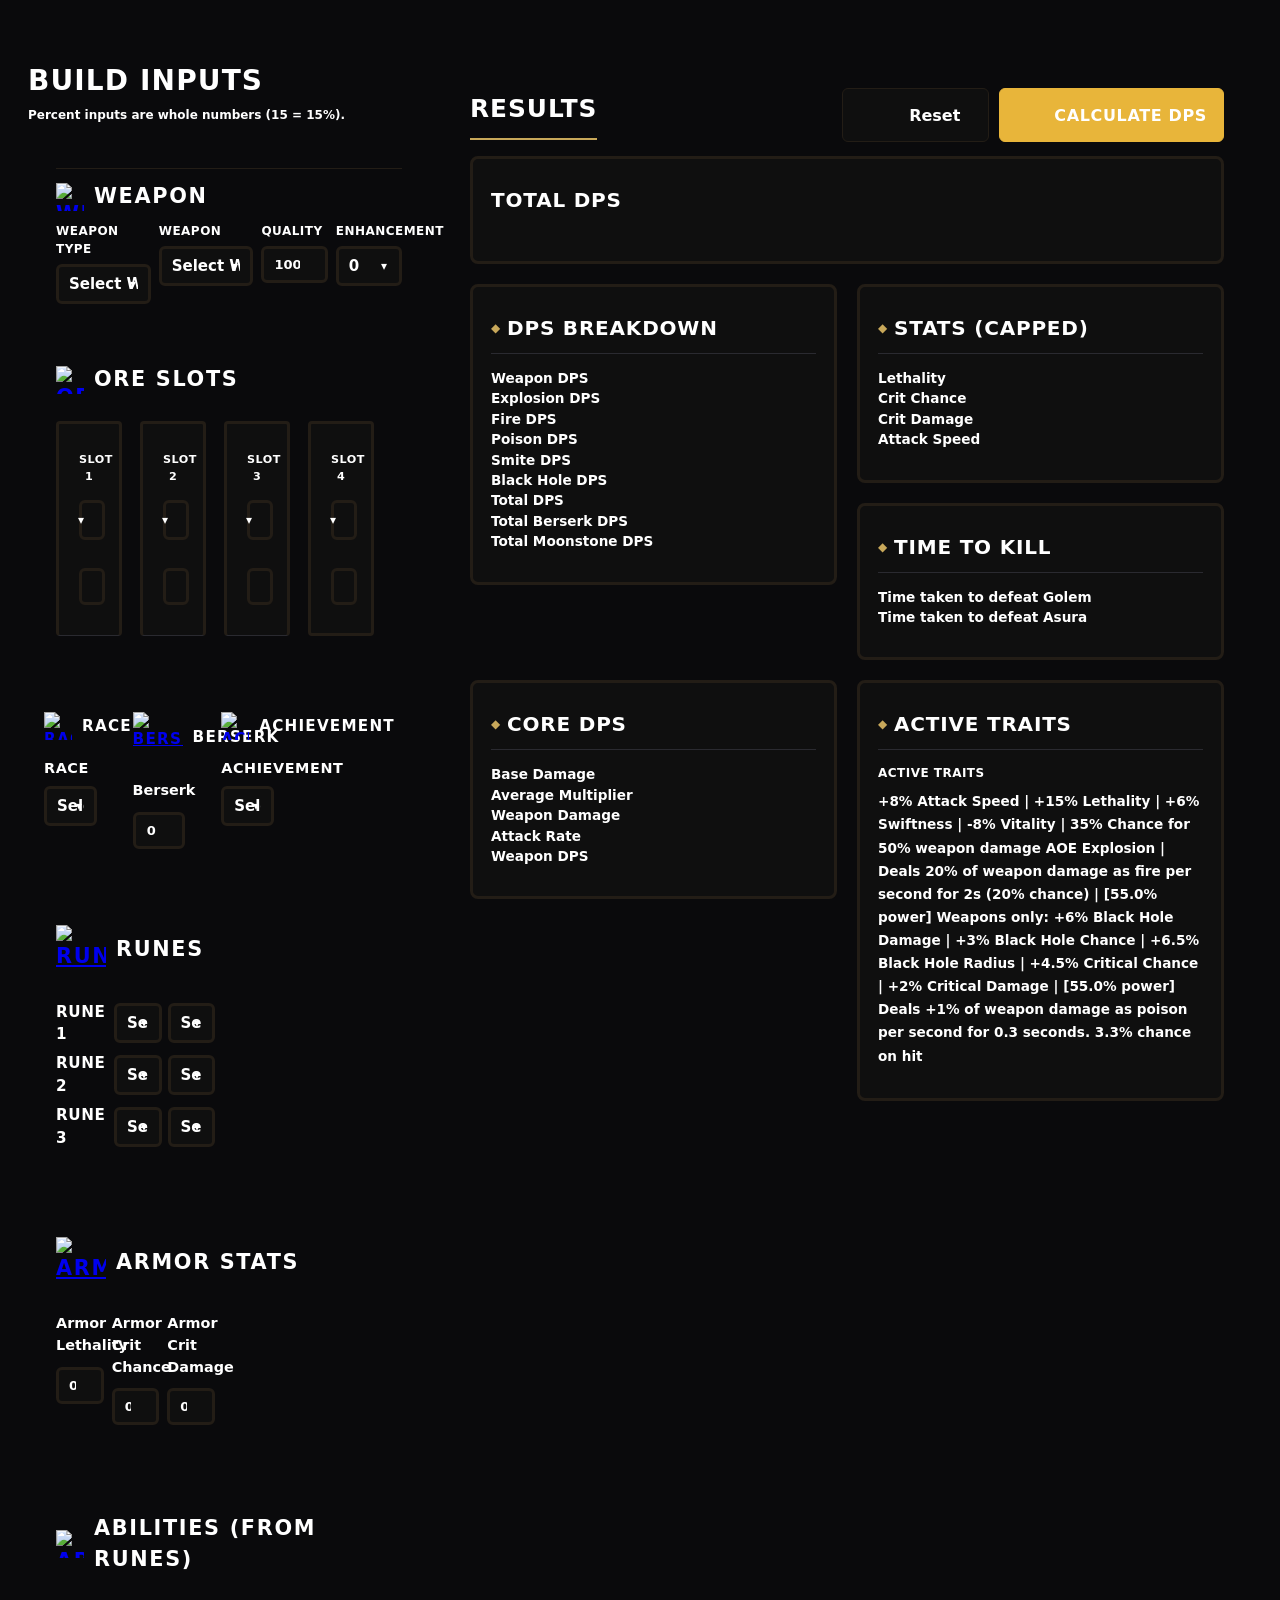
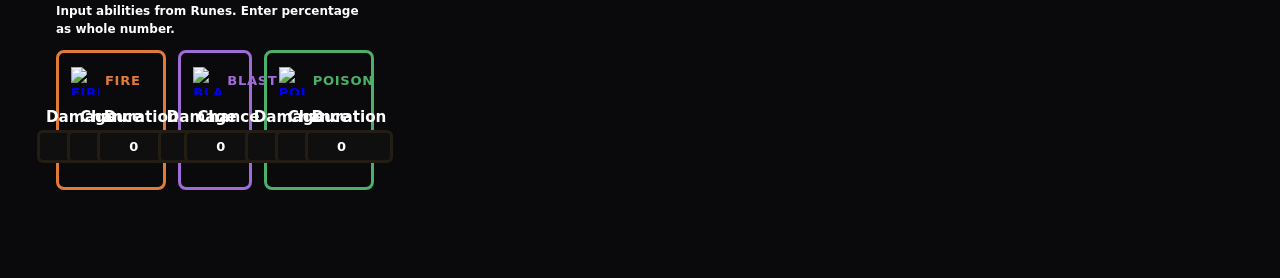
==== commit e04cca77: "Weapon flat section: add 28px left padding to align with ore grid" ====
--- a/Web/mediawiki/preview.html
+++ b/Web/mediawiki/preview.html
@@ -117,6 +117,12 @@
   border-radius: 0;
   padding: 0;
 }
+
+/* Weapon-category flat section: push content right so it aligns with the
+   padded (28px) sibling sections like the ore grid. */
+.fc-input-section--flat.fc-input-section {
+  padding-left: 28px;
+}
 .fc-input-section--flat .fc-input-section-title {
   color: #ffffff;
   border-bottom: none;
@@ -882,7 +888,7 @@
   border-bottom: none;
 }
 .fc-card--total .fc-card-body {
-  padding: 0 18px 20px;
+  padding: 0 0 20px;
   text-align: left;
 }
 .fc-card--total .fc-stat-row {
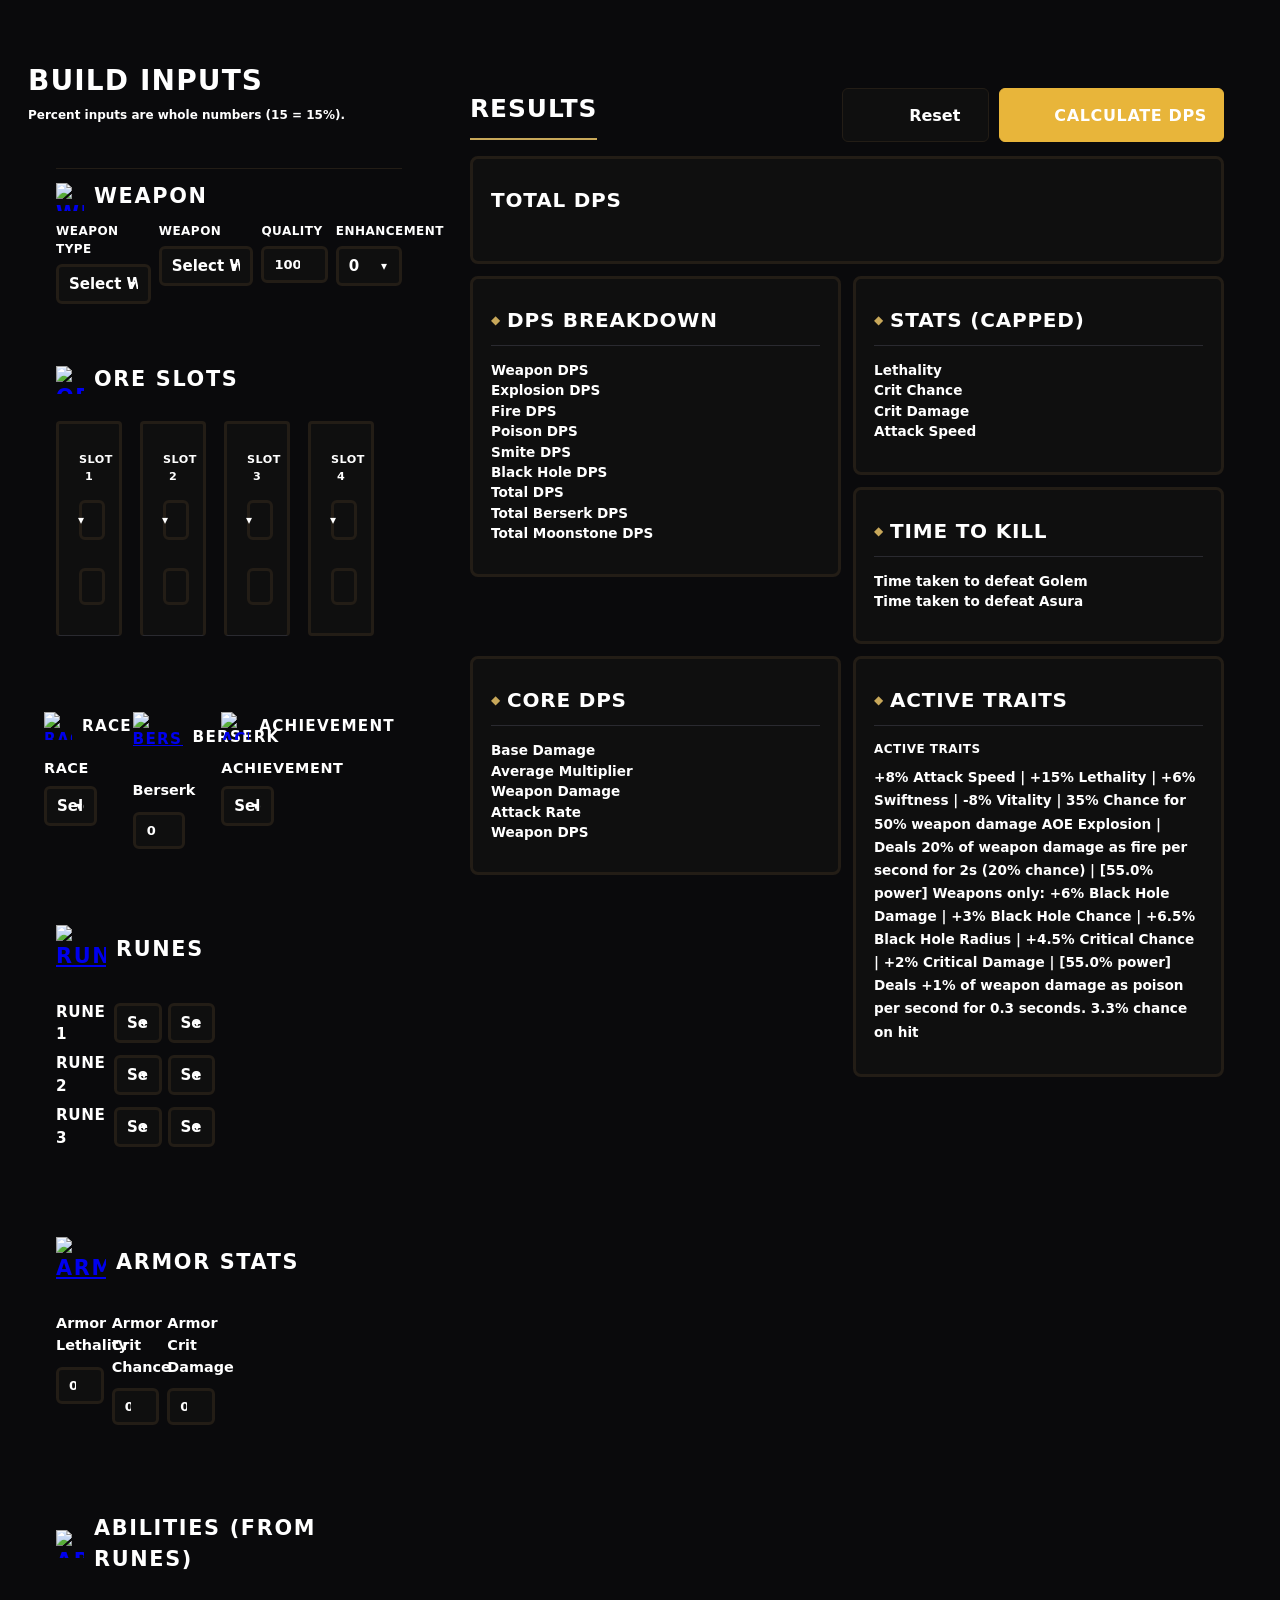
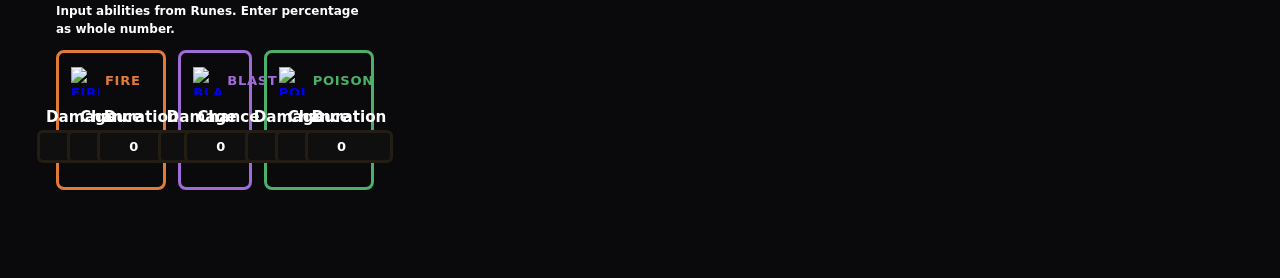
==== commit dc22aa18: "something" ====
--- a/Web/mediawiki/preview.html
+++ b/Web/mediawiki/preview.html
@@ -870,7 +870,7 @@
     "dps   ttk"
     "core  traits";
   align-items: start;
-  gap: 20px;
+  gap: 12px;
 }
 
 /* Each result section gets its own bordered card (#0F0F0F fill, #231D16 edge) */
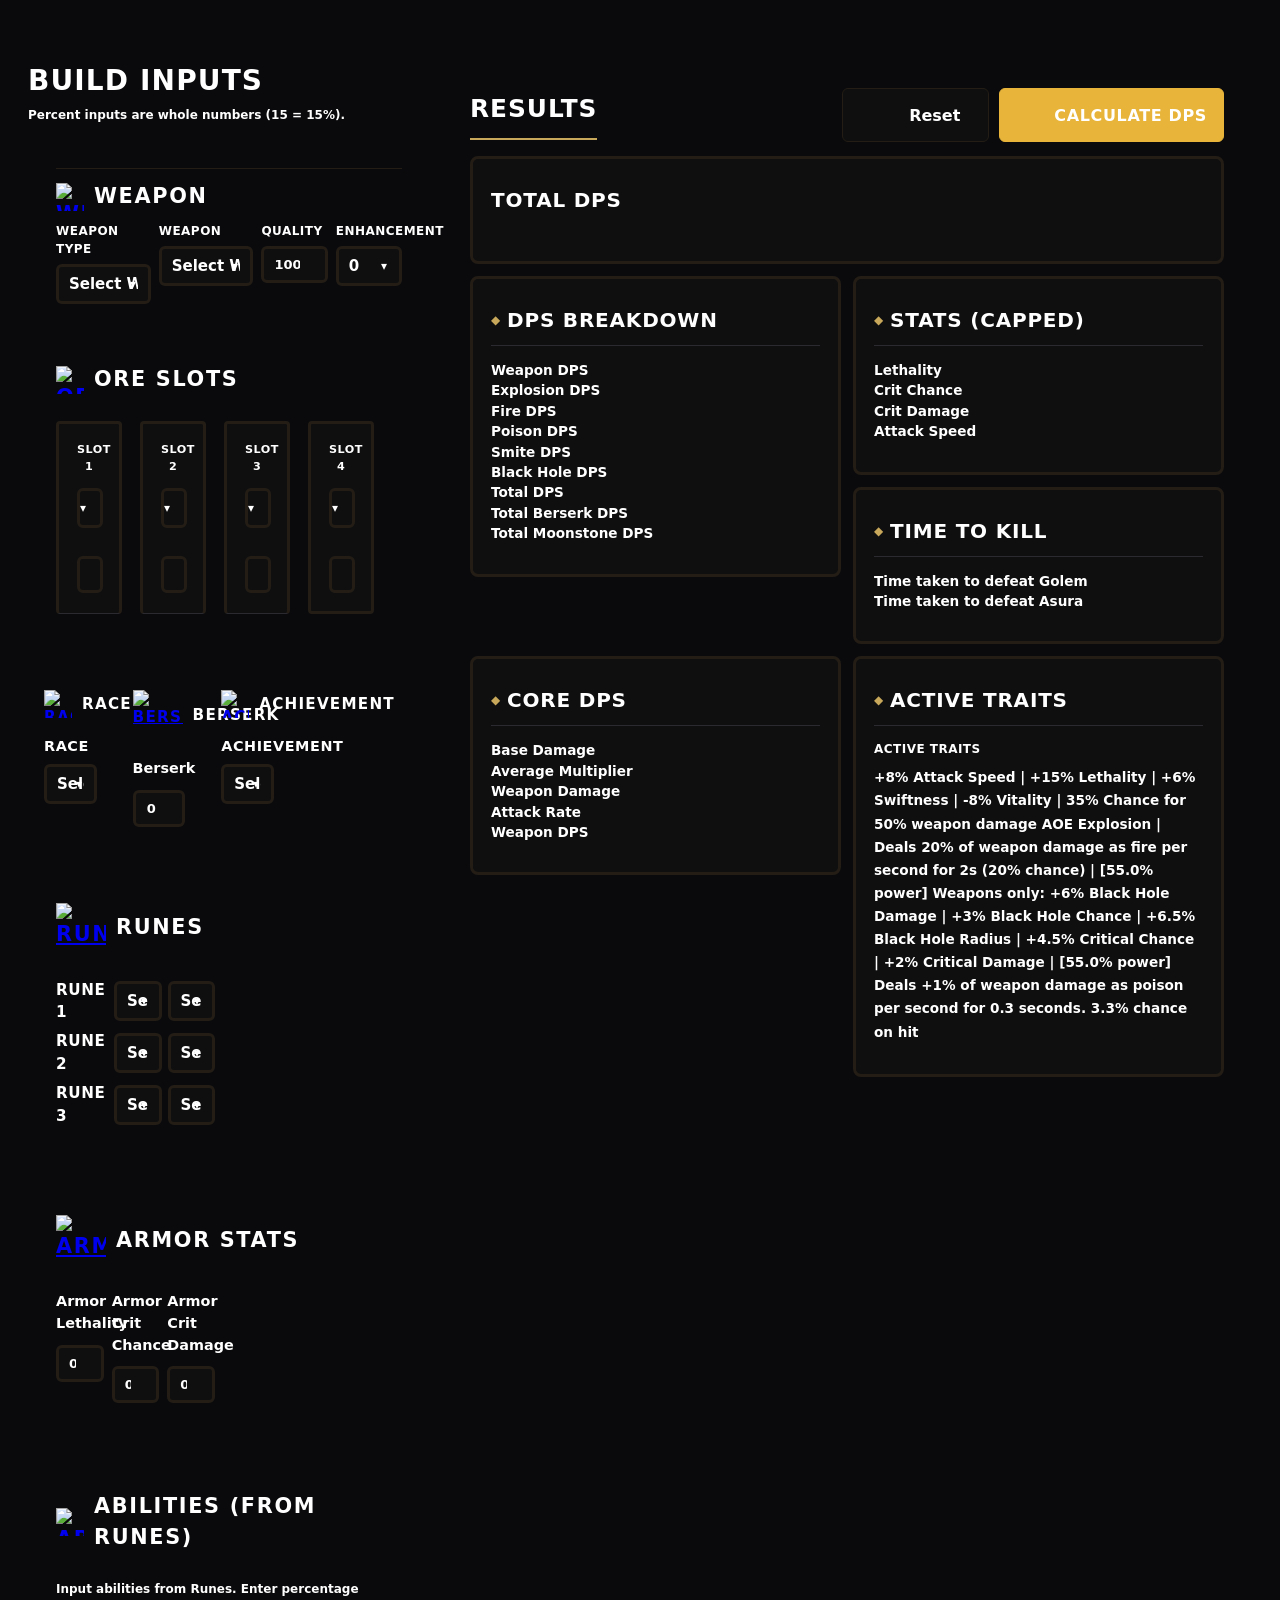
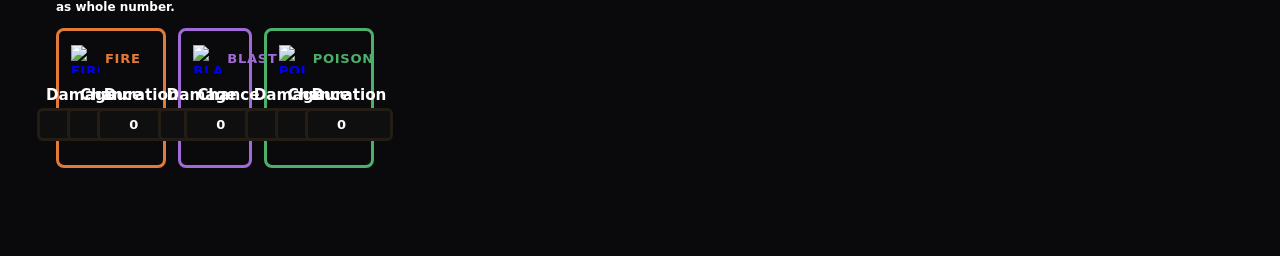
==== commit 669e5bac: "changed ore crd padding" ====
--- a/Web/mediawiki/preview.html
+++ b/Web/mediawiki/preview.html
@@ -254,10 +254,10 @@
   background: #0F0F0F;
   border: 3px solid #231D16;
   border-radius: 4px;
-  padding: 28px 20px;
+  padding: 18px 18px;
   flex-direction: column;
   align-items: stretch;
-  gap: 12px;
+  gap: 10px;
 }
 
 .fc-ore-grid .fc-ore-slot-label {
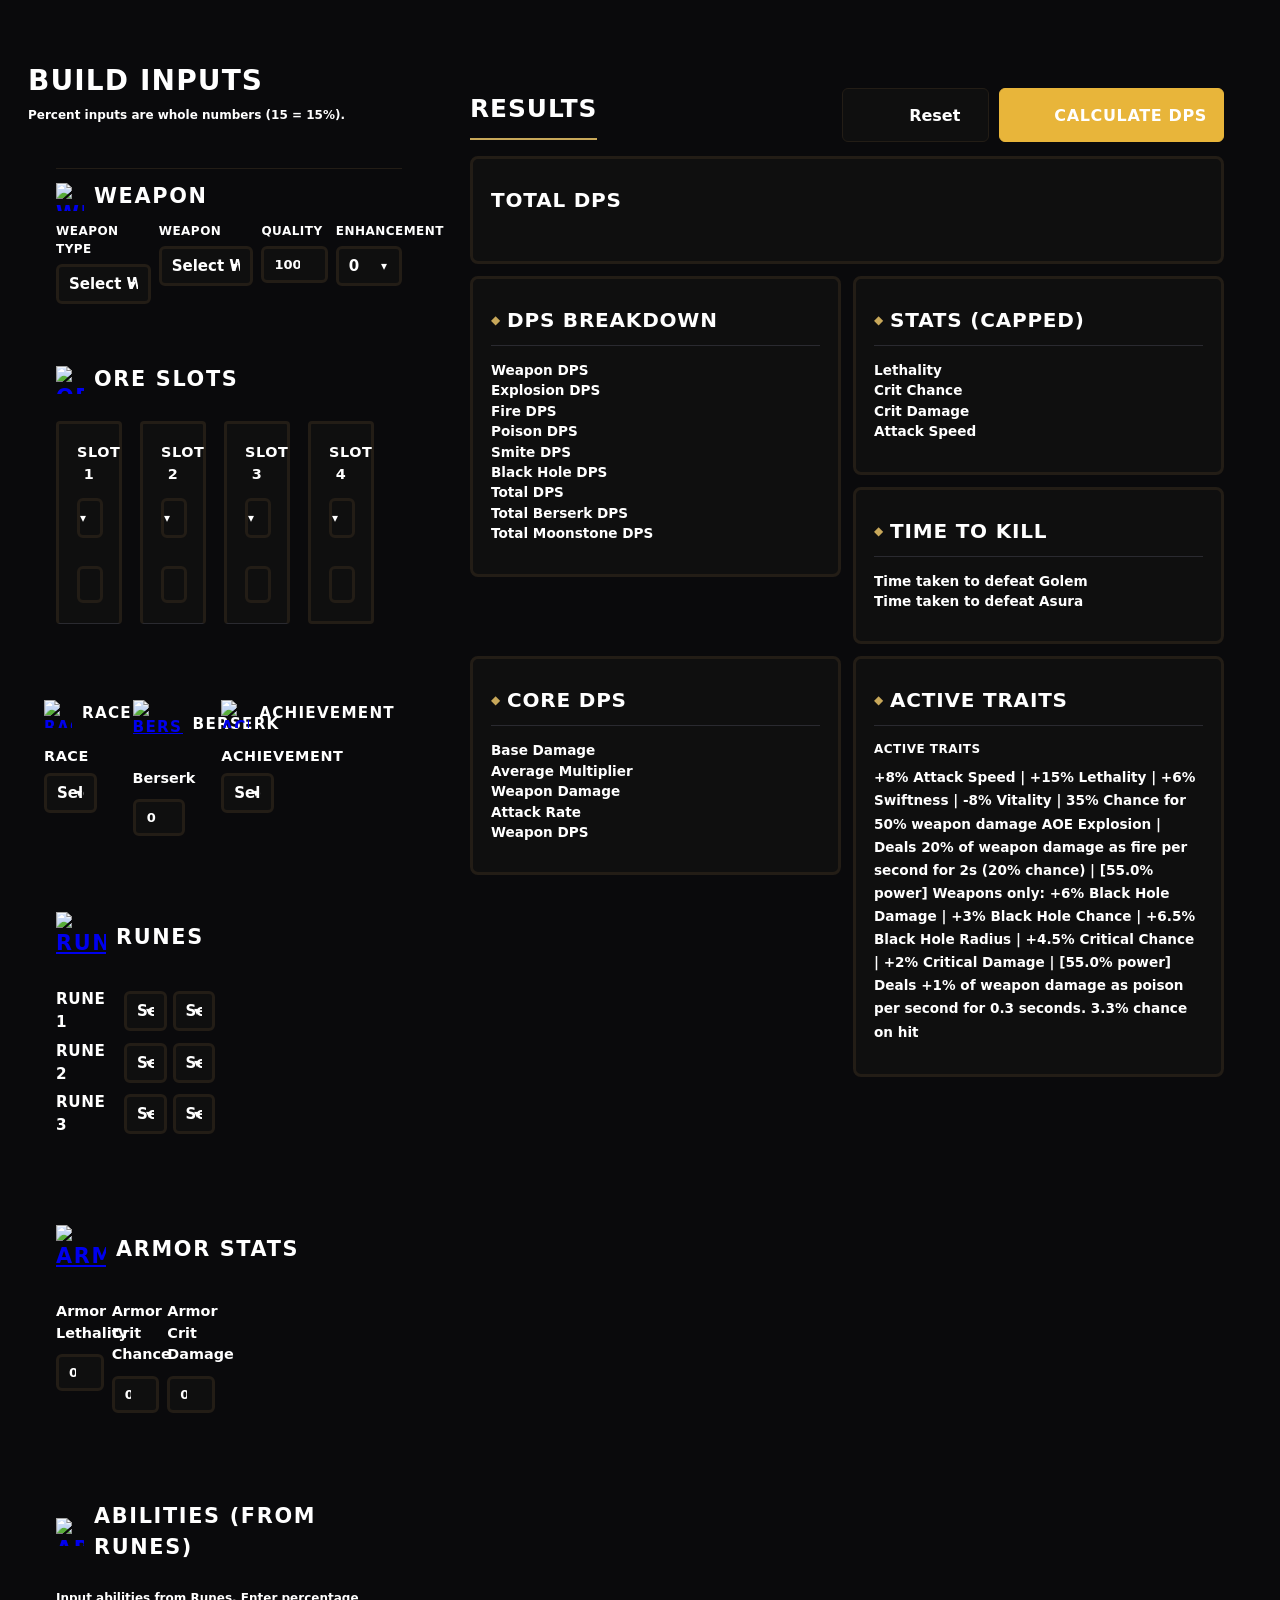
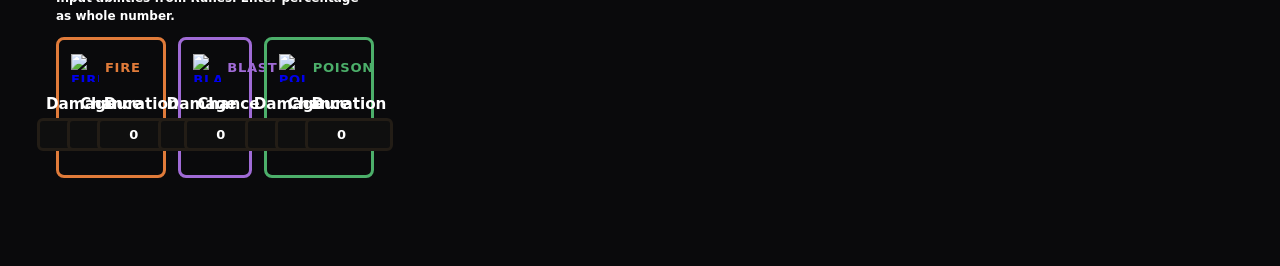
==== commit 5b401afb: "Fix icon-to-title gap: size berserk/rune/armor icon boxes to image" ====
--- a/Web/mediawiki/preview.html
+++ b/Web/mediawiki/preview.html
@@ -179,16 +179,18 @@
   height: 100%;
 }
 .fc-section-icon img {
-  width: 100%;
+  width: auto;
   height: 100%;
   display: block;
 }
 
-/* Larger icons for Berserk / Rune / Armor section headers */
+/* Larger icons for Berserk / Rune / Armor section headers.
+   Size the box to the image (auto width) so no empty padding sits between
+   the glyph and the section title text. */
 .fc-section-icon--berserk,
 .fc-section-icon--rune,
 .fc-section-icon--armor {
-  width: 50px;
+  width: auto;
   height: 50px;
 }
 
@@ -263,7 +265,7 @@
 .fc-ore-grid .fc-ore-slot-label {
   min-width: auto;
   text-align: center;
-  font-size: 0.7rem;
+  font-size: 0.9rem;
   margin-bottom: 2px;
 }
 
@@ -586,7 +588,7 @@
 
 .fc-rune-line-label {
   flex-shrink: 0;
-  width: 52px;
+  width: 62px;
   font-size: 0.95rem;
   font-weight: 700;
   color: #ffffff;
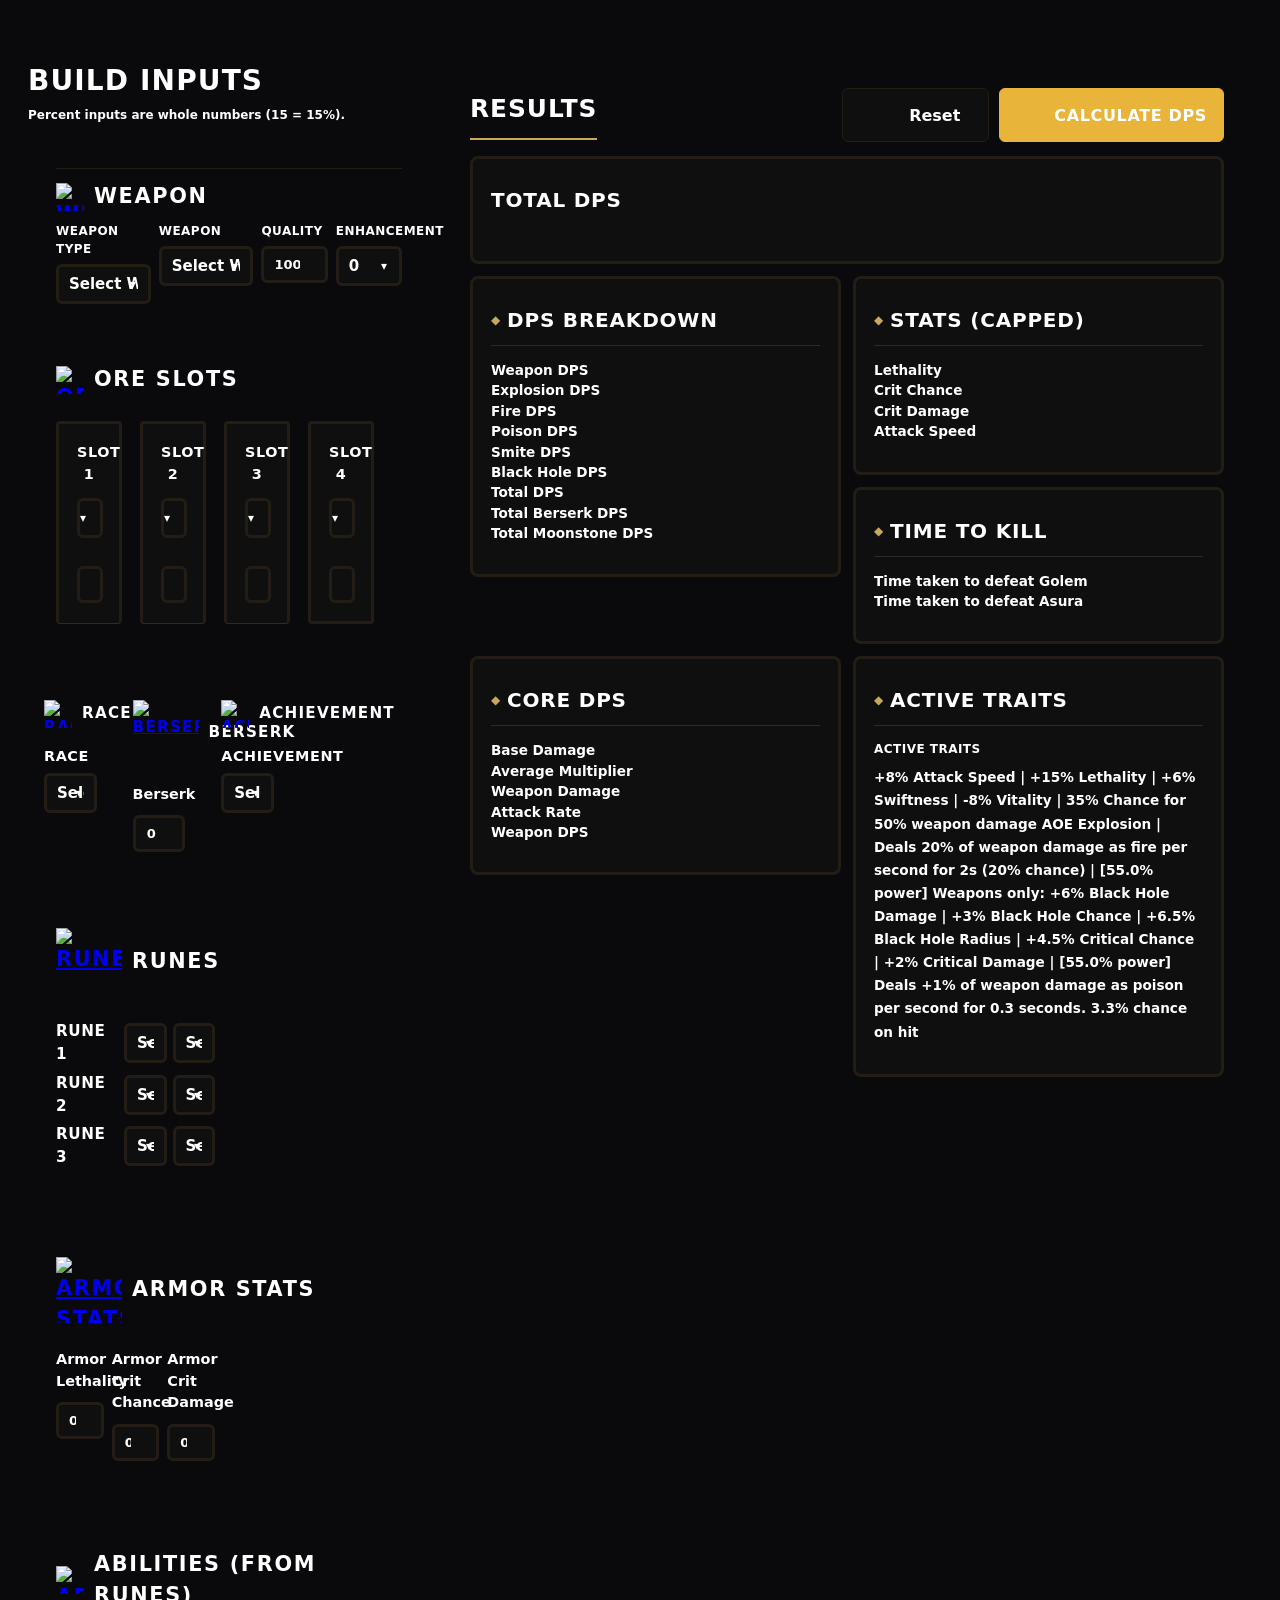
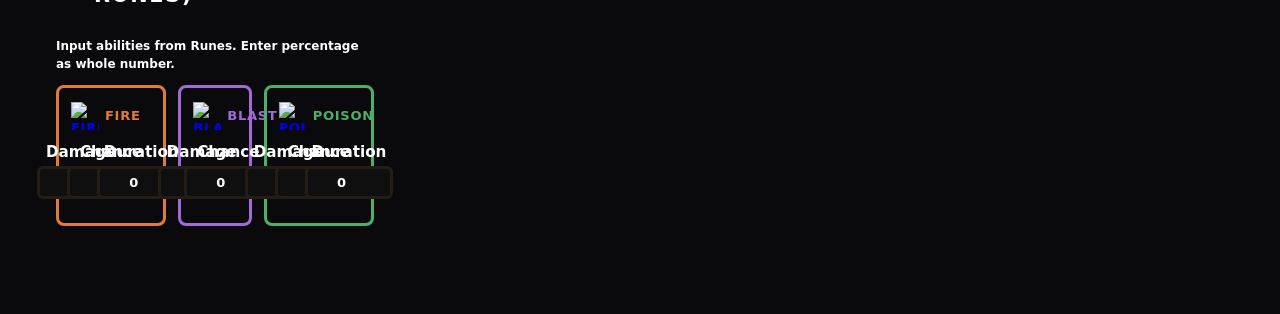
==== commit e8c243da: "Increase berserk/rune/armor icon size to 66px" ====
--- a/Web/mediawiki/preview.html
+++ b/Web/mediawiki/preview.html
@@ -191,7 +191,7 @@
 .fc-section-icon--rune,
 .fc-section-icon--armor {
   width: auto;
-  height: 50px;
+  height: 66px;
 }
 
 /* ── Subtext ──────────────────────────────────────────────────────── */
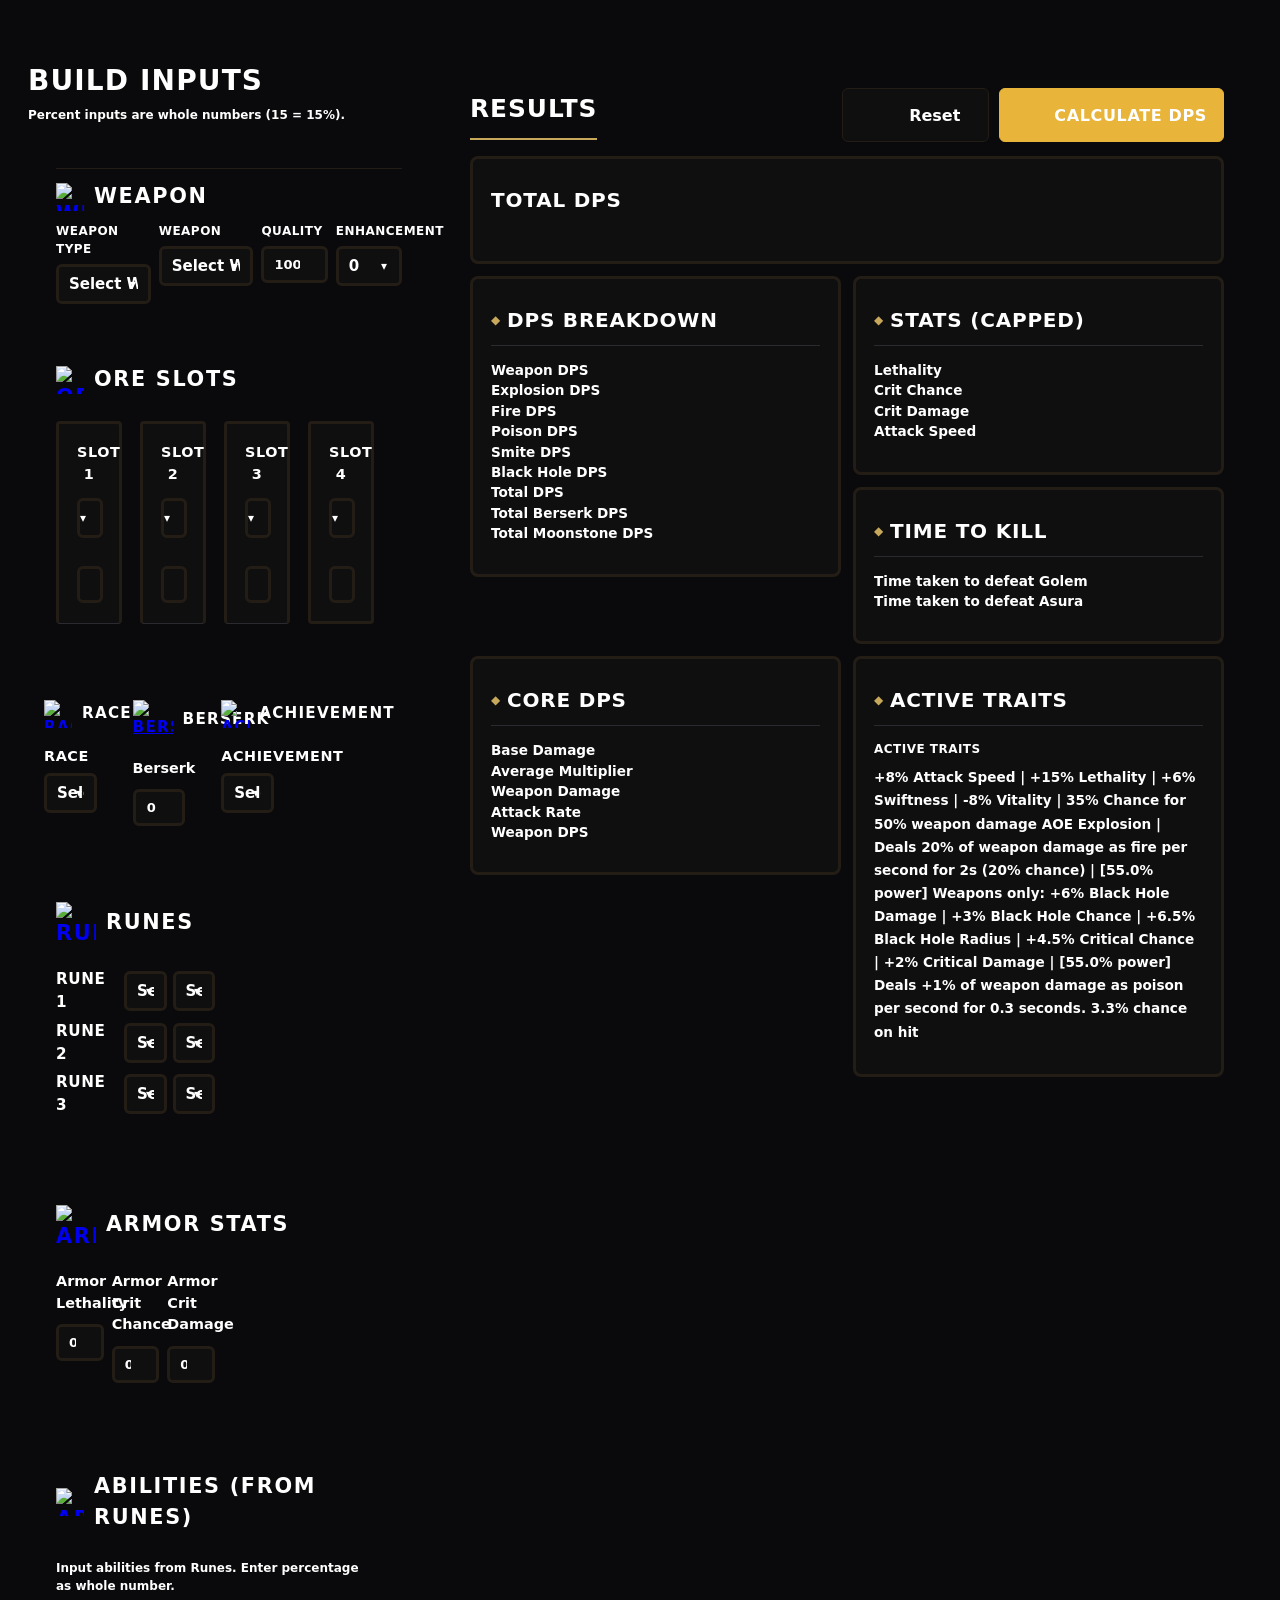
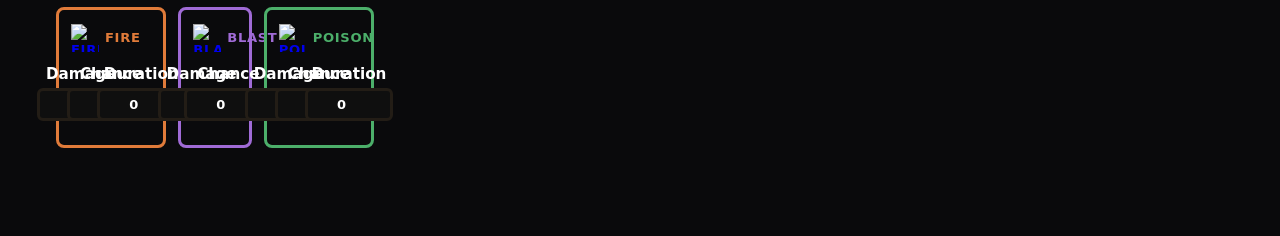
==== commit 78a605d7: "Shrink enlarged section icons so Berserk aligns with Race/Achievement" ====
--- a/Web/mediawiki/preview.html
+++ b/Web/mediawiki/preview.html
@@ -186,12 +186,14 @@
 
 /* Larger icons for Berserk / Rune / Armor section headers.
    Size the box to the image (auto width) so no empty padding sits between
-   the glyph and the section title text. */
+   the glyph and the section title text. Kept modest so the taller icon
+   doesn't push the section title (and its content) below sibling sections
+   that use the default 28px icon. */
 .fc-section-icon--berserk,
 .fc-section-icon--rune,
 .fc-section-icon--armor {
   width: auto;
-  height: 66px;
+  height: 40px;
 }
 
 /* ── Subtext ──────────────────────────────────────────────────────── */
